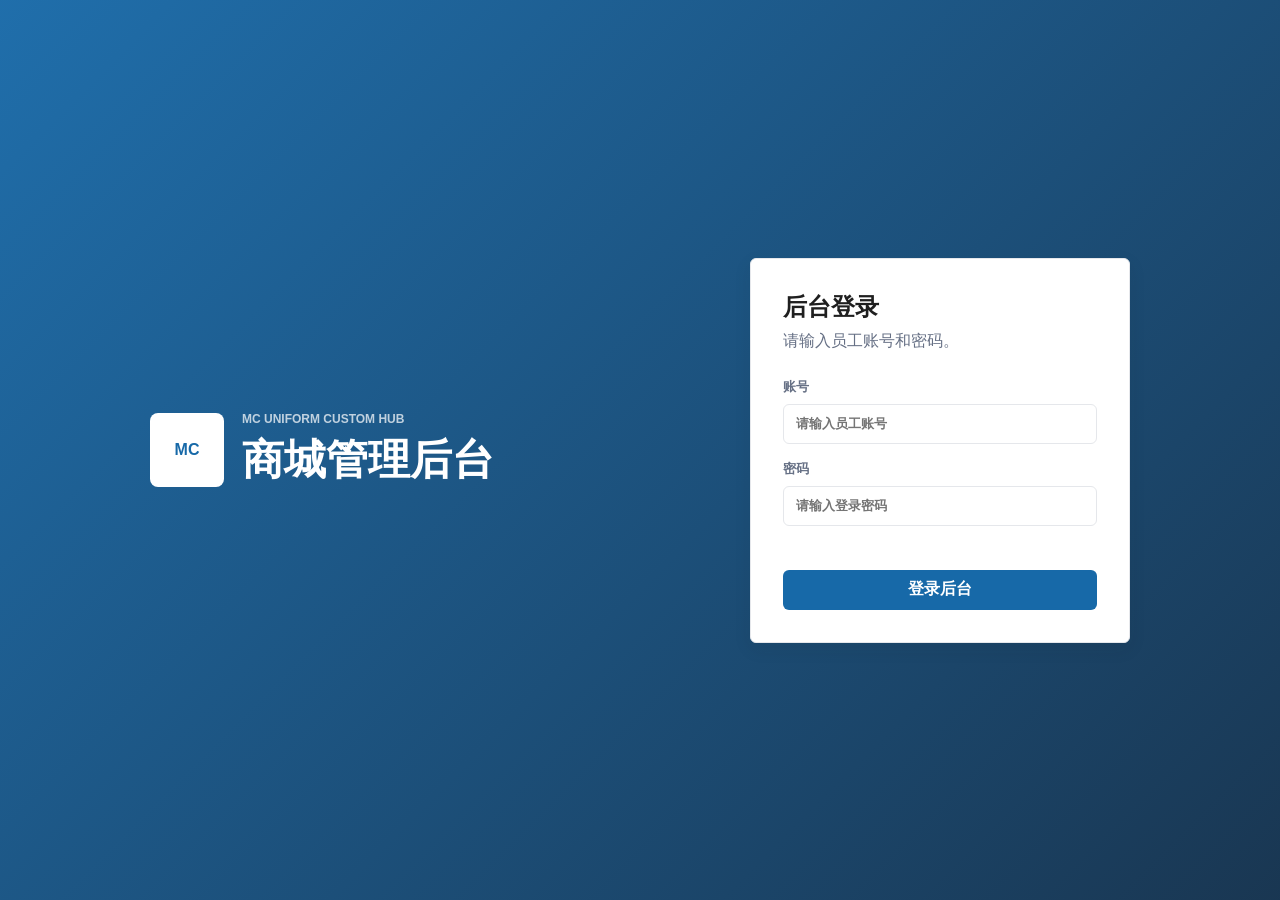
==== admin-pc-prototype/index.html @ d7b2a884 "隐藏管理后台演示账号密码" ====
<!doctype html>
<html lang="zh-CN">
  <head>
    <meta charset="UTF-8" />
    <meta name="viewport" content="width=device-width, initial-scale=1.0" />
    <title>MC 商城 PC 管理后台原型</title>
    <link rel="stylesheet" href="./styles.css" />
  </head>
  <body>
    <main id="loginView" class="login-view">
      <section class="login-shell">
        <div class="login-brand">
          <span class="brand-mark">MC</span>
          <div>
            <p class="eyebrow">MC Uniform Custom Hub</p>
            <h1>商城管理后台</h1>
          </div>
        </div>
        <form id="loginForm" class="login-card">
          <div class="form-head">
            <h2>后台登录</h2>
            <p>请输入员工账号和密码。</p>
          </div>
          <label>
            <span>账号</span>
            <input id="username" type="text" placeholder="请输入员工账号" autocomplete="username" required />
          </label>
          <label>
            <span>密码</span>
            <input id="password" type="password" placeholder="请输入登录密码" autocomplete="current-password" required />
          </label>
          <p id="loginError" class="login-error" aria-live="polite"></p>
          <button class="primary-btn" type="submit">登录后台</button>
        </form>
      </section>
    </main>

    <main id="adminView" class="admin-view hidden">
      <aside class="sidebar">
        <div class="side-brand">
          <span class="brand-mark">MC</span>
          <div>
            <strong>MC 商城</strong>
            <small>一期运营后台</small>
          </div>
        </div>
        <nav class="side-nav" aria-label="后台导航">
          <button class="nav-item active" data-page="dashboard">
            <span>⌂</span>
            工作台
          </button>
          <div class="nav-group collapsed" data-nav-group>
            <button class="nav-label" type="button" aria-expanded="false"><span>□</span>商品中心<b>⌄</b></button>
            <button class="nav-item sub-item" data-page="products">
              商品列表
            </button>
            <button class="nav-item sub-item" data-page="categories">
              类目管理
            </button>
            <button class="nav-item sub-item" data-page="units">
              归属单位
            </button>
            <button class="nav-item sub-item" data-page="inventoryAlerts">
              库存预警
            </button>
          </div>
          <div class="nav-group collapsed" data-nav-group>
            <button class="nav-label" type="button" aria-expanded="false"><span>≡</span>订单中心<b>⌄</b></button>
            <button class="nav-item sub-item" data-page="orders">
              现货订单
            </button>
            <button class="nav-item sub-item" data-page="presaleOrders">
              预售订单
            </button>
            <button class="nav-item sub-item" data-page="afterSales">
              售后订单
            </button>
          </div>
          <div class="nav-group collapsed" data-nav-group>
            <button class="nav-label" type="button" aria-expanded="false"><span>◇</span>CRM 中心<b>⌄</b></button>
            <button class="nav-item sub-item" data-page="customers">
              客户列表
            </button>
            <button class="nav-item sub-item" data-page="opportunities">
              商机列表
            </button>
          </div>
          <div class="nav-group collapsed" data-nav-group>
            <button class="nav-label" type="button" aria-expanded="false"><span>⚙</span>系统设置<b>⌄</b></button>
            <button class="nav-item sub-item" data-page="employeeAccounts">
              员工账号
            </button>
            <button class="nav-item sub-item" data-page="rolePermissions">
              角色权限
            </button>
            <button class="nav-item sub-item" data-page="storeManagement">
              门店管理
            </button>
            <button class="nav-item sub-item" data-page="deliveryConfiguration">
              配送配置
            </button>
          </div>
        </nav>
      </aside>

      <section class="workspace">
        <header class="topbar">
          <div>
            <p class="eyebrow">PC Admin Prototype</p>
            <h2 id="pageTitle">工作台</h2>
          </div>
          <div class="top-actions">
            <button class="icon-btn" title="通知" type="button">●</button>
            <div class="admin-profile">
              <span>MC</span>
              <div>
                <strong>后台员工</strong>
                <small>员工账号</small>
              </div>
            </div>
            <button id="logoutBtn" class="ghost-btn" type="button">退出</button>
          </div>
        </header>

        <section id="dashboardPage" class="page-panel">
          <section class="dashboard-action-bar">
            <div>
              <p class="eyebrow">Store Service</p>
              <h3>门店售后服务</h3>
              <small>定制类、校服商品到店只换不退；请先查询原订单，再扫码完成库存换入换出。</small>
            </div>
            <button id="openExchangeBtn" class="primary-btn" type="button">换货</button>
          </section>

          <div class="metric-grid">
            <article class="metric-card">
              <p>总销售额</p>
              <strong>MOP 428,650</strong>
              <span class="trend up">较上月 +12.8%</span>
            </article>
            <article class="metric-card">
              <p>总订单数</p>
              <strong>3,286</strong>
              <span class="trend up">今日新增 46</span>
            </article>
            <article class="metric-card">
              <p>总会员数</p>
              <strong>18,920</strong>
              <span class="trend up">本周新增 312</span>
            </article>
            <article class="metric-card warning">
              <p>待发货订单</p>
              <strong>126</strong>
              <span class="trend">需仓库处理</span>
            </article>
            <article class="metric-card danger">
              <p>待处理售后</p>
              <strong>18</strong>
              <span class="trend">换码 11 / 退款 7</span>
            </article>
          </div>

          <div class="dashboard-grid">
            <section class="content-panel chart-panel">
              <div class="panel-head">
                <div>
                  <p class="eyebrow">Sales Trend</p>
                  <h3>最近 30 天销售额</h3>
                </div>
                <div class="segmented">
                  <button class="active" type="button">销售额</button>
                  <button type="button">订单数</button>
                </div>
              </div>
              <div class="chart-wrap">
                <canvas id="salesChart" aria-label="最近 30 天销售额折线图"></canvas>
                <div id="chartTooltip" class="chart-tooltip hidden"></div>
              </div>
            </section>

            <section class="content-panel">
              <div class="panel-head">
                <div>
                  <p class="eyebrow">Todo</p>
                  <h3>今日待办</h3>
                </div>
              </div>
              <ul class="todo-list">
                <li><span class="dot amber"></span>澳门本地配送待发货 82 单</li>
                <li><span class="dot cyan"></span>门店自提待备货 44 单</li>
                <li><span class="dot red"></span>售后待审核 18 单</li>
                <li><button class="todo-link" type="button" data-jump-page="inventoryAlerts"><span class="dot red"></span>库存预警 <span id="inventoryTodoCount">0</span> 个 SKU</button></li>
                <li><span class="dot blue"></span>定制咨询新线索 9 条</li>
              </ul>
            </section>
          </div>
        </section>

        <section id="productsPage" class="page-panel hidden">
          <div class="product-layout product-list-layout">
            <section class="content-panel product-main">
              <div class="panel-head">
                <div>
                  <p class="eyebrow">Product Center</p>
                  <h3>商品列表</h3>
                </div>
                <div class="panel-actions">
                  <button id="openProductBtn" class="primary-btn compact" type="button">新增 SPU</button>
                </div>
              </div>

              <div class="filter-row product-filter-row">
                <label class="search-box">
                  <span>⌕</span>
                  <input id="productSearch" type="search" placeholder="搜索 SPU、SKU 货号、归属单位" />
                </label>
                <select id="categoryFilter" aria-label="类目筛选"></select>
                <select id="unitFilter" aria-label="归属单位筛选"></select>
                <select id="statusFilter" aria-label="状态筛选">
                  <option value="all">全部状态</option>
                  <option value="上架">上架</option>
                  <option value="预售">预售</option>
                  <option value="售罄">售罄</option>
                  <option value="下架">下架</option>
                </select>
              </div>

              <div class="status-tabs" role="tablist" aria-label="商品状态">
                <button class="active" data-status="all" type="button">全部</button>
                <button data-status="上架" type="button">上架</button>
                <button data-status="预售" type="button">预售</button>
                <button data-status="售罄" type="button">售罄</button>
                <button data-status="下架" type="button">下架</button>
              </div>

              <div class="table-wrap">
                <table class="spu-table">
                  <thead>
                    <tr>
                      <th>SPU 商品</th>
                      <th>三级类目</th>
                      <th>归属单位</th>
                      <th>SKU / 货号 / 库存</th>
                      <th>价格</th>
                      <th>状态</th>
                      <th>操作</th>
                    </tr>
                  </thead>
                  <tbody id="productRows"></tbody>
                </table>
              </div>
              <div id="productPagination" class="pagination-bar"></div>
            </section>
          </div>
        </section>



        <section id="inventoryAlertsPage" class="page-panel hidden">
          <section class="content-panel">
            <div class="panel-head">
              <div>
                <p class="eyebrow">Inventory Alert</p>
                <h3>库存预警</h3>
              </div>
            </div>
            <div class="table-wrap">
              <table class="inventory-table">
                <thead>
                  <tr>
                    <th>商品 / SKU</th>
                    <th>唯一货号</th>
                    <th>归属单位</th>
                    <th>库存状态</th>
                    <th>当前库存</th>
                    <th>预警库存</th>
                    <th>操作</th>
                  </tr>
                </thead>
                <tbody id="inventoryAlertRows"></tbody>
              </table>
            </div>
            <div id="inventoryAlertPagination" class="pagination-bar"></div>
          </section>
        </section>

        <section id="categoriesPage" class="page-panel hidden">
          <section class="content-panel">
            <div class="panel-head">
              <div>
                <p class="eyebrow">Category CRUD</p>
                <h3>三级类目</h3>
              </div>
              <div class="panel-actions">
                <button id="openCategoryCreateBtn" class="primary-btn compact" type="button">新增类目</button>
              </div>
            </div>
            <div class="manage-list category-list" id="categoryTree"></div>
          </section>
        </section>

        <section id="unitsPage" class="page-panel hidden">
          <section class="content-panel">
            <div class="panel-head">
              <div>
                <p class="eyebrow">Unit CRUD</p>
                <h3>归属单位</h3>
              </div>
              <div class="panel-actions">
                <button id="openUnitCreateBtn" class="primary-btn compact" type="button">新增单位</button>
              </div>
            </div>
            <div class="manage-list unit-page-list" id="unitList"></div>
            <div id="unitPagination" class="pagination-bar"></div>
          </section>
        </section>

        <section id="ordersPage" class="page-panel hidden">
          <div class="order-layout">
            <section class="content-panel order-main">
              <div class="panel-head">
                <div>
                  <p class="eyebrow">Order Center</p>
                  <h3>现货订单</h3>
                </div>
                <div class="panel-actions">
                  <button id="importShipmentsBtn" class="ghost-btn compact" type="button">导入批量发货</button>
                  <button id="exportOrdersBtn" class="ghost-btn compact" type="button">导出订单</button>
                </div>
              </div>

              <div class="metric-grid order-metrics">
                <article class="metric-card">
                  <p>待支付</p>
                  <strong>42</strong>
                  <span class="trend">超时自动关闭</span>
                </article>
                <article class="metric-card warning">
                  <p>待发货</p>
                  <strong>126</strong>
                  <span class="trend">配送订单</span>
                </article>
                <article class="metric-card">
                  <p>待自提</p>
                  <strong>44</strong>
                  <span class="trend">门店备货</span>
                </article>
                <article class="metric-card">
                  <p>已完成</p>
                  <strong>2,861</strong>
                  <span class="trend up">完成率 87%</span>
                </article>
              </div>

              <div class="filter-row order-filter-row">
                <label class="search-box">
                  <span>⌕</span>
                  <input id="orderSearch" type="search" placeholder="搜索订单号、客户、商品、物流单号" />
                </label>
                <select id="orderStatusFilter" aria-label="订单状态筛选">
                  <option value="all">全部履约状态</option>
                  <option value="备货中">备货中</option>
                  <option value="待拣货">待拣货</option>
                  <option value="已拣货">已拣货</option>
                  <option value="待发货">待发货</option>
                  <option value="待签收">待签收</option>
                  <option value="已到自提点">已到自提点</option>
                  <option value="待自提">待自提</option>
                  <option value="已完成">已完成</option>
                </select>
                <select id="orderUnitFilter" aria-label="学校筛选"></select>
                <select id="deliveryFilter" aria-label="配送方式筛选">
                  <option value="all">全部配送方式</option>
                  <option value="澳门本地配送">澳门本地配送</option>
                  <option value="门店自提">门店自提</option>
                </select>
                <select id="paymentFilter" aria-label="支付方式筛选">
                  <option value="all">全部支付方式</option>
                  <option value="Mpay">Mpay</option>
                  <option value="微信支付">微信支付</option>
                  <option value="线下登记">线下登记</option>
                </select>
                <select id="paymentStatusFilter" aria-label="支付状态筛选">
                  <option value="all">全部支付状态</option>
                  <option value="待支付">待支付</option>
                  <option value="已支付">已支付</option>
                  <option value="已退款">已退款</option>
                </select>
                <select id="afterSaleFilter" aria-label="是否售后筛选">
                  <option value="all">是否售后</option>
                  <option value="yes">有售后</option>
                  <option value="no">无售后</option>
                </select>
                <input id="orderDateFilter" type="date" aria-label="下单时间筛选" />
              </div>

              <div class="status-tabs order-tabs" role="tablist" aria-label="订单状态">
                <button class="active" data-order-tab="all" type="button">全部</button>
                <button data-order-tab="待支付" type="button">待支付</button>
                <button data-order-tab="待拣货" type="button">待拣货</button>
                <button data-order-tab="待发货" type="button">待发货</button>
                <button data-order-tab="待自提" type="button">待自提</button>
                <button data-order-tab="待签收" type="button">待签收</button>
                <button data-order-tab="已完成" type="button">已完成</button>
                <button data-order-tab="售后中" type="button">售后中</button>
              </div>

              <div class="table-wrap">
                <table class="order-table">
                  <thead>
                    <tr>
                      <th>订单信息</th>
                      <th>客户 / 学校</th>
                      <th>销售 / 履约</th>
                      <th>商品明细</th>
                      <th>金额 / 支付</th>
                      <th>配送 / 履约</th>
                      <th>售后</th>
                      <th>操作</th>
                    </tr>
                  </thead>
                  <tbody id="orderRows"></tbody>
                </table>
              </div>
              <div id="orderPagination" class="pagination-bar"></div>
            </section>
          </div>
        </section>

        <section id="presaleOrdersPage" class="page-panel hidden">
          <div class="order-layout">
            <section class="content-panel order-main">
              <div class="panel-head">
                <div>
                  <p class="eyebrow">Order Center</p>
                  <h3>预售订单</h3>
                </div>
                <div class="panel-actions">
                  <button id="importPresaleShipmentsBtn" class="ghost-btn compact" type="button">导入批量发货</button>
                  <button id="exportPresaleOrdersBtn" class="ghost-btn compact" type="button">导出订单</button>
                </div>
              </div>

              <div class="metric-grid order-metrics">
                <article class="metric-card">
                  <p>待支付</p>
                  <strong>42</strong>
                  <span class="trend">超时自动关闭</span>
                </article>
                <article class="metric-card warning">
                  <p>待发货</p>
                  <strong>126</strong>
                  <span class="trend">配送订单</span>
                </article>
                <article class="metric-card">
                  <p>待自提</p>
                  <strong>44</strong>
                  <span class="trend">门店备货</span>
                </article>
                <article class="metric-card">
                  <p>已完成</p>
                  <strong>2,861</strong>
                  <span class="trend up">完成率 87%</span>
                </article>
              </div>

              <div class="filter-row order-filter-row">
                <label class="search-box">
                  <span>⌕</span>
                  <input id="presaleOrderSearch" type="search" placeholder="搜索预售订单号、客户、商品、物流单号" />
                </label>
                <select id="presaleOrderStatusFilter" aria-label="订单状态筛选">
                  <option value="all">全部履约状态</option>
                  <option value="待备货">待备货</option>
                  <option value="备货中">备货中</option>
                  <option value="可履约">可履约</option>
                  <option value="待拣货">待拣货</option>
                  <option value="已拣货">已拣货</option>
                  <option value="待发货">待发货</option>
                  <option value="待签收">待签收</option>
                  <option value="已到自提点">已到自提点</option>
                  <option value="待自提">待自提</option>
                  <option value="已完成">已完成</option>
                </select>
                <select id="presaleOrderUnitFilter" aria-label="学校筛选"></select>
                <select id="presaleDeliveryFilter" aria-label="配送方式筛选">
                  <option value="all">全部配送方式</option>
                  <option value="澳门本地配送">澳门本地配送</option>
                  <option value="门店自提">门店自提</option>
                </select>
                <select id="presalePaymentFilter" aria-label="支付方式筛选">
                  <option value="all">全部支付方式</option>
                  <option value="Mpay">Mpay</option>
                  <option value="微信支付">微信支付</option>
                  <option value="线下登记">线下登记</option>
                </select>
                <select id="presalePaymentStatusFilter" aria-label="支付状态筛选">
                  <option value="all">全部支付状态</option>
                  <option value="待支付">待支付</option>
                  <option value="已支付">已支付</option>
                  <option value="已退款">已退款</option>
                </select>
                <select id="presaleAfterSaleFilter" aria-label="是否售后筛选">
                  <option value="all">是否售后</option>
                  <option value="yes">有售后</option>
                  <option value="no">无售后</option>
                </select>
                <input id="presaleOrderDateFilter" type="date" aria-label="下单时间筛选" />
              </div>

              <div class="status-tabs order-tabs" role="tablist" aria-label="订单状态">
                <button class="active" data-presale-order-tab="all" type="button">全部</button>
                <button data-presale-order-tab="待支付" type="button">待支付</button>
                <button data-presale-order-tab="待备货" type="button">待备货</button>
                <button data-presale-order-tab="备货中" type="button">备货中</button>
                <button data-presale-order-tab="可履约" type="button">可履约</button>
                <button data-presale-order-tab="待拣货" type="button">待拣货</button>
                <button data-presale-order-tab="待发货" type="button">待发货</button>
                <button data-presale-order-tab="待自提" type="button">待自提</button>
                <button data-presale-order-tab="待签收" type="button">待签收</button>
                <button data-presale-order-tab="已完成" type="button">已完成</button>
                <button data-presale-order-tab="售后中" type="button">售后中</button>
              </div>

              <div class="table-wrap">
                <table class="order-table">
                  <thead>
                    <tr>
                      <th>订单信息</th>
                      <th>客户 / 学校</th>
                      <th>销售 / 履约</th>
                      <th>商品明细</th>
                      <th>金额 / 支付</th>
                      <th>配送 / 履约</th>
                      <th>售后</th>
                      <th>操作</th>
                    </tr>
                  </thead>
                  <tbody id="presaleOrderRows"></tbody>
                </table>
              </div>
              <div id="presaleOrderPagination" class="pagination-bar"></div>
            </section>
          </div>
        </section>

        <section id="afterSalesPage" class="page-panel hidden">
          <div class="order-layout">
            <section class="content-panel order-main">
              <div class="panel-head">
                <div>
                  <p class="eyebrow">After-Sales Center</p>
                  <h3>售后订单</h3>
                </div>
              </div>

              <div class="metric-grid aftersale-metrics">
                <article class="metric-card danger">
                  <p>待审核</p>
                  <strong>18</strong>
                  <span class="trend">需客服判断</span>
                </article>
                <article class="metric-card warning">
                  <p>处理中</p>
                  <strong>26</strong>
                  <span class="trend">换码与退款</span>
                </article>
                <article class="metric-card">
                  <p>已完成</p>
                  <strong>184</strong>
                  <span class="trend up">本月累计</span>
                </article>
              </div>

              <div class="filter-row aftersale-filter-row">
                <label class="search-box">
                  <span>⌕</span>
                  <input id="afterSaleSearch" type="search" placeholder="搜索售后单号、订单号、客户、商品" />
                </label>
                <select id="afterSaleTypeFilter" aria-label="售后类型筛选">
                  <option value="all">全部类型</option>
                  <option value="门店换货">门店换货</option>
                  <option value="换码">换码</option>
                  <option value="退货">退货</option>
                  <option value="退款">退款</option>
                  <option value="其他问题">其他问题</option>
                </select>
                <select id="afterSaleStatusFilter" aria-label="售后状态筛选">
                  <option value="all">全部状态</option>
                  <option value="售后发起">售后发起</option>
                  <option value="已受理">已受理</option>
                  <option value="处理中">处理中</option>
                  <option value="已拒绝">已拒绝</option>
                  <option value="已完成">已完成</option>
                </select>
              </div>

              <div class="table-wrap">
                <table class="aftersale-table">
                  <thead>
                    <tr>
                      <th>售后申请</th>
                      <th>客户 / 订单</th>
                      <th>商品与规格</th>
                      <th>原因 / 凭证</th>
                      <th>状态</th>
                      <th>操作</th>
                    </tr>
                  </thead>
                  <tbody id="afterSaleRows"></tbody>
                </table>
              </div>
              <div id="afterSalePagination" class="pagination-bar"></div>
            </section>
          </div>
        </section>

        <section id="customersPage" class="page-panel hidden">
          <div class="crm-layout">
            <section class="content-panel crm-main">
              <div class="panel-head">
                <div>
                  <p class="eyebrow">CRM Center</p>
                  <h3>客户列表</h3>
                </div>
                <div class="panel-actions">
                  <button id="exportCustomersBtn" class="ghost-btn compact" type="button">导出客户</button>
                </div>
              </div>

              <div class="metric-grid crm-metrics">
                <article class="metric-card">
                  <p>客户总数</p>
                  <strong>18,920</strong>
                  <span class="trend up">本周新增 312</span>
                </article>
                <article class="metric-card">
                  <p>商城客户</p>
                  <strong>15,860</strong>
                  <span class="trend">小程序 / H5</span>
                </article>
                <article class="metric-card warning">
                  <p>咨询客户</p>
                  <strong>2,184</strong>
                  <span class="trend">待业务沉淀</span>
                </article>
                <article class="metric-card">
                  <p>成交客户</p>
                  <strong>3,286</strong>
                  <span class="trend up">来自订单</span>
                </article>
              </div>

              <div class="filter-row crm-filter-row">
                <label class="search-box">
                  <span>⌕</span>
                  <input id="customerSearch" type="search" placeholder="搜索客户姓名、电话、学校、负责人" />
                </label>
                <select id="customerTypeFilter" aria-label="客户类型筛选">
                  <option value="all">全部客户类型</option>
                  <option value="商城客户">商城客户</option>
                  <option value="咨询客户">咨询客户</option>
                  <option value="成交客户">成交客户</option>
                </select>
                <select id="customerSourceFilter" aria-label="客户来源筛选">
                  <option value="all">全部来源</option>
                  <option value="小程序">小程序</option>
                  <option value="H5">H5</option>
                  <option value="学校入口">学校入口</option>
                  <option value="定制咨询">定制咨询</option>
                  <option value="客服转入">客服转入</option>
                </select>
                <select id="customerOwnerFilter" aria-label="负责人筛选"></select>
              </div>

              <div class="table-wrap">
                <table class="crm-table">
                  <thead>
                    <tr>
                      <th>客户资料</th>
                      <th>联系方式</th>
                      <th>来源 / 标签</th>
                      <th>学校 / 单位</th>
                      <th>订单 / 售后</th>
                      <th>操作</th>
                    </tr>
                  </thead>
                  <tbody id="customerRows"></tbody>
                </table>
              </div>
              <div id="customerPagination" class="pagination-bar"></div>
            </section>
          </div>
        </section>

        <section id="opportunitiesPage" class="page-panel hidden">
          <div class="crm-layout">
            <section class="content-panel crm-main">
              <div class="panel-head">
                <div>
                  <p class="eyebrow">CRM Center</p>
                  <h3>商机列表</h3>
                </div>
                <div class="panel-actions">
                  <button id="openOpportunityCreateBtn" class="primary-btn compact" type="button">录入商机</button>
                  <button id="exportOpportunitiesBtn" class="ghost-btn compact" type="button">导出商机</button>
                </div>
              </div>

              <div class="metric-grid crm-metrics">
                <article class="metric-card danger">
                  <p>新线索</p>
                  <strong>9</strong>
                  <span class="trend">今日待分配</span>
                </article>
                <article class="metric-card warning">
                  <p>待联系</p>
                  <strong>24</strong>
                  <span class="trend">需销售跟进</span>
                </article>
                <article class="metric-card">
                  <p>已报价</p>
                  <strong>18</strong>
                  <span class="trend">等待反馈</span>
                </article>
                <article class="metric-card">
                  <p>已成交</p>
                  <strong>36</strong>
                  <span class="trend up">本月累计</span>
                </article>
              </div>

              <div class="filter-row crm-filter-row">
                <label class="search-box">
                  <span>⌕</span>
                  <input id="opportunitySearch" type="search" placeholder="搜索商机、客户、需求、负责人" />
                </label>
                <select id="opportunityTypeFilter" aria-label="需求类型筛选">
                  <option value="all">全部需求类型</option>
                  <option value="定制咨询">定制咨询</option>
                  <option value="团购咨询">团购咨询</option>
                  <option value="学校合作咨询">学校合作咨询</option>
                </select>
                <select id="opportunityStatusFilter" aria-label="商机状态筛选">
                  <option value="all">全部商机状态</option>
                  <option value="新线索">新线索</option>
                  <option value="待联系">待联系</option>
                  <option value="已联系">已联系</option>
                  <option value="资料待补充">资料待补充</option>
                  <option value="已报价">已报价</option>
                  <option value="已成交">已成交</option>
                  <option value="无效">无效</option>
                </select>
                <select id="opportunityOwnerFilter" aria-label="负责人筛选"></select>
              </div>

              <div class="status-tabs crm-tabs" role="tablist" aria-label="商机状态">
                <button class="active" data-opportunity-tab="all" type="button">全部</button>
                <button data-opportunity-tab="新线索" type="button">新线索</button>
                <button data-opportunity-tab="待联系" type="button">待联系</button>
                <button data-opportunity-tab="已联系" type="button">已联系</button>
                <button data-opportunity-tab="资料待补充" type="button">资料待补充</button>
                <button data-opportunity-tab="已报价" type="button">已报价</button>
                <button data-opportunity-tab="已成交" type="button">已成交</button>
                <button data-opportunity-tab="无效" type="button">无效</button>
              </div>

              <div class="table-wrap">
                <table class="crm-table opportunity-table">
                  <thead>
                    <tr>
                      <th>商机信息</th>
                      <th>客户</th>
                      <th>需求</th>
                      <th>数量 / 预算</th>
                      <th>交期</th>
                      <th>状态</th>
                      <th>负责人</th>
                      <th>最近跟进</th>
                      <th>操作</th>
                    </tr>
                  </thead>
                  <tbody id="opportunityRows"></tbody>
                </table>
              </div>
              <div id="opportunityPagination" class="pagination-bar"></div>
            </section>
          </div>
        </section>

        <section id="employeeAccountsPage" class="page-panel hidden">
          <div class="system-layout">
            <section class="content-panel system-main">
              <div class="panel-head">
                <div>
                  <p class="eyebrow">System Settings</p>
                  <h3>员工账号</h3>
                </div>
                <div class="panel-actions">
                  <button id="openEmployeeCreateBtn" class="primary-btn compact" type="button">新增员工</button>
                </div>
              </div>

              <div class="metric-grid system-metrics">
            <article class="metric-card">
              <p>员工账号</p>
              <strong id="employeeTotalMetric">0</strong>
              <span class="trend">后台可登录账号</span>
            </article>
            <article class="metric-card">
              <p>启用账号</p>
              <strong id="employeeEnabledMetric">0</strong>
              <span class="trend up">可分配客户负责人</span>
            </article>
            <article class="metric-card warning">
              <p>停用账号</p>
              <strong id="employeeDisabledMetric">0</strong>
              <span class="trend">不可登录后台</span>
            </article>
            <article class="metric-card">
              <p>角色数</p>
              <strong id="employeeRoleMetric">0</strong>
              <span class="trend">按岗位授权</span>
            </article>
          </div>

          <div class="filter-row system-filter-row">
            <label class="search-box">
              <span>⌕</span>
              <input id="employeeSearch" type="search" placeholder="搜索员工姓名、账号名、角色" />
            </label>
            <select id="employeeRoleFilter" aria-label="员工角色筛选"></select>
            <select id="employeeStatusFilter" aria-label="员工状态筛选">
              <option value="all">全部状态</option>
              <option value="启用">启用</option>
              <option value="停用">停用</option>
            </select>
          </div>

              <div class="table-wrap">
                <table class="system-table">
                  <thead>
                    <tr>
                      <th>账号名</th>
                      <th>员工姓名</th>
                      <th>角色</th>
                      <th>状态</th>
                      <th>最近登录</th>
                      <th>操作</th>
                    </tr>
                  </thead>
                  <tbody id="employeeRows"></tbody>
                </table>
              </div>
              <div id="employeePagination" class="pagination-bar"></div>
            </section>
          </div>
        </section>

        <section id="rolePermissionsPage" class="page-panel hidden">
          <div class="system-layout">
            <section class="content-panel system-main">
              <div class="panel-head">
                <div>
                  <p class="eyebrow">System Settings</p>
                  <h3>角色权限</h3>
                </div>
                <div class="panel-actions">
                  <button id="openRoleCreateBtn" class="primary-btn compact" type="button">新增角色</button>
                </div>
              </div>

              <div class="filter-row system-filter-row">
                <label class="search-box">
                  <span>⌕</span>
                  <input id="roleSearch" type="search" placeholder="搜索角色名称、页面、接口" />
                </label>
                <select id="roleStatusFilter" aria-label="角色状态筛选">
                  <option value="all">全部状态</option>
                  <option value="启用">启用</option>
                  <option value="禁用">禁用</option>
                </select>
              </div>

              <div class="table-wrap">
                <table class="system-table role-table">
                  <thead>
                    <tr>
                      <th>角色名称</th>
                      <th>状态</th>
                      <th>页面权限</th>
                      <th>接口权限</th>
                      <th>员工数</th>
                      <th>操作</th>
                    </tr>
                  </thead>
                  <tbody id="roleRows"></tbody>
                </table>
              </div>
              <div id="rolePagination" class="pagination-bar"></div>
            </section>
          </div>
        </section>

        <section id="storeManagementPage" class="page-panel hidden">
          <div class="system-layout">
            <section class="content-panel system-main">
              <div class="panel-head">
                <div>
                  <p class="eyebrow">System Settings</p>
                  <h3>门店管理</h3>
                </div>
                <div class="panel-actions">
                  <button id="openStoreCreateBtn" class="primary-btn compact" type="button">新增门店</button>
                </div>
              </div>

              <div class="filter-row store-filter-row">
                <label class="search-box">
                  <span>⌕</span>
                  <input id="storeSearch" type="search" placeholder="搜索门店名称、地址、联系电话" />
                </label>
              </div>

              <div class="table-wrap">
                <table class="system-table store-table">
                  <thead>
                    <tr>
                      <th>门店名称</th>
                      <th>地址</th>
                      <th>联系电话</th>
                      <th>营业时间</th>
                      <th>小票机</th>
                      <th>操作</th>
                    </tr>
                  </thead>
                  <tbody id="storeRows"></tbody>
                </table>
              </div>
              <div id="storePagination" class="pagination-bar"></div>
            </section>
          </div>
        </section>

        <section id="deliveryConfigurationPage" class="page-panel hidden">
          <div class="system-layout">
            <section class="content-panel system-main">
              <div class="panel-head">
                <div>
                  <p class="eyebrow">System Settings</p>
                  <h3>配送配置</h3>
                </div>
                <div class="panel-actions">
                  <button id="openHivePickupCreateBtn" class="primary-btn compact" type="button">新增窝蜂自提点</button>
                </div>
              </div>

              <div class="metric-grid pickup-metrics">
                <article class="metric-card">
                  <p>门店自提点</p>
                  <strong id="storePickupMetric">0</strong>
                  <span class="trend">来源于门店管理</span>
                </article>
                <article class="metric-card">
                  <p>启用窝蜂点</p>
                  <strong id="hivePickupEnabledMetric">0</strong>
                  <span class="trend up">客户下单可选</span>
                </article>
                <article class="metric-card">
                  <p>停用窝蜂点</p>
                  <strong id="hivePickupDisabledMetric">0</strong>
                  <span class="trend">不在下单端展示</span>
                </article>
                <article class="metric-card">
                  <p>可选自提点</p>
                  <strong id="checkoutPickupMetric">0</strong>
                  <span class="trend up">门店 + 窝蜂驿站</span>
                </article>
              </div>

              <form id="deliveryFeeForm" class="delivery-fee-section">
                <div class="delivery-fee-heading">
                  <strong>配送费用设置</strong>
                  <small>门店自提固定免配送费</small>
                </div>
                <div class="delivery-fee-matrix">
                  <div class="delivery-fee-header"><span>履约方式</span><span>基础配送费</span><span>满额免配送费</span></div>
                  <div class="delivery-fee-row">
                    <strong>窝蜂驿站自提</strong>
                    <label aria-label="窝蜂驿站自提基础配送费"><div class="money-input"><b>MOP</b><input id="hivePickupBaseFee" type="number" min="0" step="1" value="15" /></div></label>
                    <label aria-label="窝蜂驿站自提满额免配送费"><div class="money-input"><b>MOP</b><input id="hivePickupFreeThreshold" type="number" min="0" step="1" value="200" /></div></label>
                  </div>
                  <div class="delivery-fee-row">
                    <strong>速递配送</strong>
                    <label aria-label="速递配送基础配送费"><div class="money-input"><b>MOP</b><input id="courierBaseFee" type="number" min="0" step="1" value="15" /></div></label>
                    <label aria-label="速递配送满额免配送费"><div class="money-input"><b>MOP</b><input id="courierFreeThreshold" type="number" min="0" step="1" value="200" /></div></label>
                  </div>
                </div>
                <div class="delivery-fee-actions">
                  <button class="primary-btn compact" type="submit">保存费用设置</button>
                  <span id="deliveryFeeHint" class="form-hint">两种履约方式的配送费分别计算，互不联动。</span>
                </div>
              </form>

              <div class="filter-row delivery-filter-row">
                <label class="search-box">
                  <span>⌕</span>
                  <input id="hivePickupSearch" type="search" placeholder="搜索窝蜂自提点名称、地址、联系电话" />
                </label>
                <select id="hivePickupStatusFilter" aria-label="窝蜂自提点状态筛选">
                  <option value="all">全部状态</option>
                  <option value="启用">启用</option>
                  <option value="停用">停用</option>
                </select>
              </div>

              <div class="table-wrap">
                <table class="system-table pickup-table">
                  <thead>
                    <tr>
                      <th>窝蜂自提点</th>
                      <th>门头图片</th>
                      <th>地址</th>
                      <th>联系电话</th>
                      <th>营业时间</th>
                      <th>状态</th>
                      <th>操作</th>
                    </tr>
                  </thead>
                  <tbody id="hivePickupRows"></tbody>
                </table>
              </div>
              <div id="hivePickupPagination" class="pagination-bar"></div>
            </section>
          </div>
        </section>
      </section>
    </main>

    <dialog id="systemDialog" class="detail-dialog">
      <div class="drawer-head">
        <div>
          <p id="systemDialogEyebrow" class="eyebrow">System Detail</p>
          <h3 id="systemDialogTitle">系统设置详情</h3>
        </div>
        <button id="closeSystemDialogBtn" class="icon-btn" title="关闭" type="button">×</button>
      </div>
      <div id="systemDetail" class="detail-stack"></div>
    </dialog>

    <dialog id="employeeEditDialog" class="manage-dialog edit-dialog">
      <div class="drawer-head">
        <div>
          <p class="eyebrow">Employee Form</p>
          <h3>新增员工账号</h3>
        </div>
        <button id="closeEmployeeDialogBtn" class="icon-btn" type="button">×</button>
      </div>
      <form class="manage-form dialog-form">
        <div class="form-grid">
          <label>
            <span>账号名</span>
            <input id="employeeUsername" type="text" placeholder="例如 he.sales" />
          </label>
          <label>
            <span>员工姓名</span>
            <input id="employeeName" type="text" placeholder="例如 何销售" />
          </label>
        </div>
        <label>
          <span>角色</span>
          <select id="employeeRole"></select>
        </label>
        <label>
          <span>初始密码</span>
          <input id="employeeInitialPassword" type="password" placeholder="由管理员创建账号时录入" />
        </label>
        <p id="employeeFormHint" class="form-hint">员工创建后即可使用账号名和密码登录后台。后续可在员工账号详情中重置密码。</p>
        <div class="dialog-actions split-actions">
          <button id="saveEmployeeBtn" class="primary-btn compact" type="button">确认新增</button>
          <button id="cancelEmployeeBtn" class="ghost-btn" type="button">取消</button>
        </div>
      </form>
    </dialog>

    <dialog id="roleEditDialog" class="role-dialog">
      <div class="drawer-head">
        <div>
          <p class="eyebrow">Role Permission</p>
          <h3 id="roleDialogTitle">角色权限管理</h3>
        </div>
        <button id="closeRoleDialogBtn" class="icon-btn" type="button">×</button>
      </div>
      <form class="role-form">
        <input id="roleId" type="hidden" />
        <div class="role-basic-row">
          <label>
            <span>角色名称</span>
            <input id="roleName" type="text" />
          </label>
          <fieldset class="radio-line">
            <legend>状态</legend>
            <label><input type="radio" name="roleStatus" value="启用" /> 启用</label>
            <label><input type="radio" name="roleStatus" value="禁用" /> 禁用</label>
          </fieldset>
        </div>
        <section class="permission-section">
          <div class="permission-title">分配权限</div>
          <div id="permissionMatrix" class="permission-matrix"></div>
        </section>
        <p id="roleFormHint" class="form-hint">勾选页面后可继续勾选该页面对应接口权限。</p>
        <div class="dialog-actions modal-actions">
          <button id="cancelRoleBtn" class="ghost-btn compact" type="button">取消</button>
          <button id="saveRoleBtn" class="primary-btn compact" type="button">确定</button>
        </div>
      </form>
    </dialog>

    <dialog id="storeEditDialog" class="manage-dialog edit-dialog">
      <div class="drawer-head">
        <div>
          <p class="eyebrow">Store Form</p>
          <h3 id="storeDialogTitle">新增门店</h3>
        </div>
        <button id="closeStoreDialogBtn" class="icon-btn" title="关闭" type="button">×</button>
      </div>
      <form id="storeForm" class="manage-form dialog-form">
        <label>
          <span>门店名称</span>
          <input id="storeName" type="text" placeholder="请输入门店名称" />
        </label>
        <label>
          <span>地址</span>
          <textarea id="storeAddress" rows="3" placeholder="请输入门店详细地址"></textarea>
        </label>
        <div class="form-grid">
          <label>
            <span>联系电话</span>
            <input id="storePhone" type="tel" placeholder="例如 2833 6688" />
          </label>
          <label>
            <span>营业时间</span>
            <input id="storeBusinessHours" type="text" placeholder="例如 10:00-20:00" />
          </label>
        </div>
        <p id="storeFormHint" class="form-hint">请填写门店对外展示的联系信息。</p>
        <div class="dialog-actions split-actions">
          <button id="saveStoreBtn" class="primary-btn compact" type="submit">确认保存</button>
          <button id="cancelStoreBtn" class="ghost-btn" type="button">取消</button>
        </div>
      </form>
    </dialog>

    <dialog id="printerBindDialog" class="manage-dialog edit-dialog">
      <div class="drawer-head">
        <div>
          <p class="eyebrow">Receipt Printer</p>
          <h3 id="printerBindDialogTitle">绑定小票机</h3>
        </div>
        <button id="closePrinterBindDialogBtn" class="icon-btn" title="关闭" type="button">×</button>
      </div>
      <form id="printerBindForm" class="manage-form dialog-form">
        <section class="printer-store-summary">
          <span>绑定门店</span>
          <strong id="printerStoreName">-</strong>
        </section>
        <label>
          <span>设备编号</span>
          <input id="printerDeviceNo" type="text" placeholder="请输入小票机设备编号" autocomplete="off" />
        </label>
        <label>
          <span>Key</span>
          <input id="printerKey" type="password" placeholder="请输入设备 Key" autocomplete="new-password" />
        </label>
        <p id="printerBindHint" class="form-hint">每个门店仅可绑定一台小票机，绑定后用于打印订单小票。</p>
        <div class="dialog-actions split-actions">
          <button class="primary-btn compact" type="submit">确认绑定</button>
          <button id="cancelPrinterBindBtn" class="ghost-btn" type="button">取消</button>
        </div>
      </form>
    </dialog>

    <dialog id="hivePickupEditDialog" class="manage-dialog edit-dialog">
      <div class="drawer-head">
        <div>
          <p class="eyebrow">Hive Pickup Form</p>
          <h3 id="hivePickupDialogTitle">新增窝蜂自提点</h3>
        </div>
        <button id="closeHivePickupDialogBtn" class="icon-btn" title="关闭" type="button">×</button>
      </div>
      <form id="hivePickupForm" class="manage-form dialog-form">
        <label>
          <span>自提点名称</span>
          <input id="hivePickupName" type="text" placeholder="请输入窝蜂自提点名称" />
        </label>
        <label>
          <span>地址</span>
          <textarea id="hivePickupAddress" rows="3" placeholder="请输入自提点详细地址"></textarea>
        </label>
        <div class="form-grid">
          <label>
            <span>联系电话</span>
            <input id="hivePickupPhone" type="tel" placeholder="请输入自提点联系电话" />
          </label>
          <label>
            <span>营业时间</span>
            <input id="hivePickupBusinessHours" type="text" placeholder="例如 10:00-20:00" />
          </label>
        </div>
        <p id="hivePickupFormHint" class="form-hint">新增后默认启用，并出现在客户下单的自提点选项中。</p>
        <div class="dialog-actions split-actions">
          <button class="primary-btn compact" type="submit">确认保存</button>
          <button id="cancelHivePickupBtn" class="ghost-btn" type="button">取消</button>
        </div>
      </form>
    </dialog>

    <dialog id="crmDialog" class="detail-dialog">
      <div class="drawer-head">
        <div>
          <p id="crmDialogEyebrow" class="eyebrow">CRM Detail</p>
          <h3 id="crmDialogTitle">CRM 详情</h3>
        </div>
        <button id="closeCrmDialogBtn" class="icon-btn" title="关闭" type="button">×</button>
      </div>
      <div id="crmDetail" class="detail-stack"></div>
    </dialog>

    <dialog id="opportunityCreateDialog" class="manage-dialog opportunity-create-dialog">
      <div class="drawer-head">
        <div>
          <p class="eyebrow">Opportunity Form</p>
          <h3>录入商机信息</h3>
        </div>
        <button id="closeOpportunityCreateBtn" class="icon-btn" title="关闭" type="button">×</button>
      </div>
      <form id="opportunityCreateForm" class="manage-form dialog-form">
        <div class="form-grid">
          <label>
            <span>商机名称 *</span>
            <input id="opportunityTitle" type="text" maxlength="60" placeholder="例如：秋季训练服补单" required />
          </label>
          <label>
            <span>关联客户 *</span>
            <select id="opportunityCustomer" required></select>
          </label>
        </div>
        <div class="form-grid">
          <label>
            <span>需求类型 *</span>
            <select id="opportunityType" required>
              <option value="定制咨询">定制咨询</option>
              <option value="团购咨询">团购咨询</option>
              <option value="学校合作咨询">学校合作咨询</option>
            </select>
          </label>
          <label>
            <span>商机来源 *</span>
            <select id="opportunitySource" required>
              <option value="手动录入">手动录入</option>
              <option value="客服转入">客服转入</option>
              <option value="门店咨询">门店咨询</option>
              <option value="电话咨询">电话咨询</option>
              <option value="WhatsApp">WhatsApp</option>
            </select>
          </label>
        </div>
        <label>
          <span>需求说明 *</span>
          <textarea id="opportunityNeed" maxlength="300" placeholder="填写商品、款式、印制或合作需求" required></textarea>
        </label>
        <div class="form-grid">
          <label>
            <span>预计数量 *</span>
            <input id="opportunityQuantity" type="text" maxlength="30" placeholder="例如：80-120 件" required />
          </label>
          <label>
            <span>预算 *</span>
            <input id="opportunityBudget" type="text" maxlength="30" placeholder="例如：MOP 18,000 / 待确认" required />
          </label>
        </div>
        <div class="form-grid">
          <label>
            <span>期望交期 *</span>
            <input id="opportunityDueDate" type="date" required />
          </label>
          <label>
            <span>负责人</span>
            <select id="opportunityOwner"></select>
          </label>
        </div>
        <label>
          <span>首次跟进记录</span>
          <textarea id="opportunityFirstFollow" maxlength="200" placeholder="可填写已沟通事项或下一步计划"></textarea>
        </label>
        <p id="opportunityFormHint" class="form-hint">新建商机默认进入“新线索”，保存后可在商机详情中继续跟进。</p>
        <div class="dialog-actions split-actions">
          <button class="primary-btn compact" type="submit">确认录入</button>
          <button id="cancelOpportunityCreateBtn" class="ghost-btn" type="button">取消</button>
        </div>
      </form>
    </dialog>

    <dialog id="orderDialog" class="detail-dialog order-detail-dialog">
      <div class="drawer-head">
        <div>
          <p class="eyebrow">Order Detail</p>
          <h3 id="orderDialogTitle">订单详情</h3>
        </div>
        <button id="closeOrderDialogBtn" class="icon-btn" title="关闭" type="button">×</button>
      </div>
      <div id="orderDetail" class="detail-stack"></div>
    </dialog>

    <dialog id="afterSaleDialog" class="detail-dialog">
      <div class="drawer-head">
        <div>
          <p class="eyebrow">After-Sales Review</p>
          <h3 id="afterSaleDialogTitle">售后审核</h3>
        </div>
        <button id="closeAfterSaleDialogBtn" class="icon-btn" title="关闭" type="button">×</button>
      </div>
      <div id="afterSaleDetail" class="detail-stack"></div>
    </dialog>

    <dialog id="exchangeDialog" class="manage-dialog exchange-dialog">
      <div class="drawer-head">
        <div>
          <p class="eyebrow">In-store Exchange</p>
          <h3 id="exchangeDialogTitle">录入门店换货</h3>
        </div>
        <button id="closeExchangeDialogBtn" class="icon-btn" title="关闭" type="button">×</button>
      </div>
      <div class="exchange-steps" aria-label="换货录入步骤">
        <span data-exchange-step-indicator="1" class="active"><b>1</b> 查询原订单</span>
        <i></i>
        <span data-exchange-step-indicator="2"><b>2</b> 扫描货品条码</span>
        <i></i>
        <span data-exchange-step-indicator="3"><b>3</b> 确认换货</span>
      </div>

      <section id="exchangeSearchStep" class="exchange-step-panel">
        <div class="exchange-policy-note">
          <strong>门店换货规则</strong>
          <span>定制类、校服商品仅支持换货，不在此流程办理退货退款。线上售后申请仍在“售后订单”中独立处理。</span>
        </div>
        <div class="exchange-search-row">
          <label class="search-box">
            <span>⌕</span>
            <input id="exchangeOrderSearch" type="search" placeholder="输入货品条码、手机号或收货人姓名" />
          </label>
          <button id="queryExchangeOrdersBtn" class="primary-btn compact" type="button">查询</button>
        </div>
        <p id="exchangeSearchHint" class="form-hint">可输入示例：6901001001012、6688 1226 或 梁太。</p>
        <div id="exchangeOrderResults" class="exchange-order-results"></div>
        <div class="dialog-actions split-actions">
          <button id="confirmExchangeOrderBtn" class="primary-btn compact" type="button" disabled>确认换货</button>
          <button id="cancelExchangeBtn" class="ghost-btn" type="button">取消</button>
        </div>
      </section>

      <section id="exchangeBarcodeStep" class="exchange-step-panel hidden">
        <div id="exchangeSelectedOrderSummary" class="confirm-summary"></div>
        <div class="exchange-barcode-grid">
          <label>
            <span>退回货品条码</span>
            <input id="exchangeReturnBarcode" inputmode="numeric" autocomplete="off" placeholder="扫描或输入客户退回货品条码" />
            <small>必须属于所选原订单中的货品。</small>
          </label>
          <label>
            <span>重新出库货品条码</span>
            <input id="exchangeOutboundBarcode" inputmode="numeric" autocomplete="off" placeholder="扫描或输入重新出库货品条码" />
            <small>需为同款可换货 SKU，且当前库存充足。</small>
          </label>
        </div>
        <p id="exchangeBarcodeHint" class="form-hint">录入两个条码后核对库存变化。</p>
        <div class="dialog-actions split-actions">
          <button id="reviewExchangeBtn" class="primary-btn compact" type="button">核对换货</button>
          <button id="backToExchangeSearchBtn" class="ghost-btn" type="button">返回选单</button>
        </div>
      </section>

      <section id="exchangeConfirmStep" class="exchange-step-panel hidden">
        <div id="exchangeConfirmSummary" class="exchange-confirm-summary"></div>
        <label class="check-line exchange-confirm-check">
          <input id="exchangeConfirmCheck" type="checkbox" />
          已核对客户、原订单及两件实物条码，确认现场完成换货
        </label>
        <p id="exchangeConfirmHint" class="form-hint">最终确认后将自动更新两个 SKU 的库存，并生成已完成售后单。</p>
        <div class="dialog-actions split-actions">
          <button id="completeExchangeBtn" class="primary-btn compact" type="button">最后确认，完成换货</button>
          <button id="backToExchangeBarcodeBtn" class="ghost-btn" type="button">返回修改条码</button>
        </div>
      </section>

      <section id="exchangeSuccessStep" class="exchange-step-panel hidden">
        <div class="exchange-success-mark">✓</div>
        <h3>换货已完成</h3>
        <p id="exchangeSuccessText"></p>
        <div class="dialog-actions exchange-success-actions">
          <button id="viewCreatedAfterSaleBtn" class="primary-btn compact" type="button">查看售后单</button>
          <button id="finishExchangeBtn" class="ghost-btn" type="button">返回工作台</button>
        </div>
      </section>
    </dialog>


    <dialog id="restockDialog" class="manage-dialog edit-dialog">
      <div class="drawer-head">
        <div>
          <p class="eyebrow">Inventory Restock</p>
          <h3>补库存</h3>
        </div>
        <button id="closeRestockDialogBtn" class="icon-btn" type="button">×</button>
      </div>
      <form class="manage-form dialog-form">
        <input id="restockProductId" type="hidden" />
        <input id="restockSkuId" type="hidden" />
        <div id="restockSummary" class="confirm-summary"></div>
        <label>
          <span>补充库存</span>
          <input id="restockAmount" type="number" min="1" value="1" />
        </label>
        <p class="form-hint">最终库存 = 当前库存 + 补充库存。</p>
        <div class="dialog-actions split-actions">
          <button id="confirmRestockBtn" class="primary-btn compact" type="button">确认补库存</button>
          <button id="cancelRestockBtn" class="ghost-btn" type="button">取消</button>
        </div>
      </form>
    </dialog>

    <dialog id="shelveOffDialog" class="manage-dialog edit-dialog">
      <div class="drawer-head">
        <div>
          <p class="eyebrow">Shelve Off</p>
          <h3>确认下架</h3>
        </div>
        <button id="closeShelveOffDialogBtn" class="icon-btn" type="button">×</button>
      </div>
      <form class="manage-form dialog-form">
        <input id="shelveOffProductId" type="hidden" />
        <div id="shelveOffSummary" class="confirm-summary"></div>
        <p class="form-hint">确认后该 SPU 将下架，并从当前库存预警列表中移除。</p>
        <div class="dialog-actions split-actions">
          <button id="confirmShelveOffBtn" class="primary-btn compact danger-btn" type="button">确认下架</button>
          <button id="cancelShelveOffBtn" class="ghost-btn" type="button">取消</button>
        </div>
      </form>
    </dialog>


    <dialog id="categoryEditDialog" class="manage-dialog edit-dialog">
      <div class="drawer-head">
        <div>
          <p class="eyebrow">Category Form</p>
          <h3 id="categoryDialogTitle">新增类目</h3>
        </div>
        <button id="closeCategoryDialogBtn" class="icon-btn" type="button">×</button>
      </div>
      <form class="manage-form dialog-form">
        <input id="categoryId" type="hidden" />
        <label>
          <span>父级类目</span>
          <select id="categoryParent"></select>
        </label>
        <label>
          <span>类目名称</span>
          <input id="categoryName" type="text" placeholder="例如：T恤" />
        </label>
        <p class="form-hint">最多三级。商品中心分类字段只读取三级叶子类目，例如：原创产品 / 上衣 / T恤。</p>
        <div class="dialog-actions split-actions">
          <button id="saveCategoryBtn" class="primary-btn compact" type="button">确认新增</button>
          <button id="cancelCategoryBtn" class="ghost-btn" type="button">取消</button>
        </div>
      </form>
    </dialog>

    <dialog id="unitEditDialog" class="manage-dialog edit-dialog">
      <div class="drawer-head">
        <div>
          <p class="eyebrow">Unit Form</p>
          <h3 id="unitDialogTitle">新增单位</h3>
        </div>
        <button id="closeUnitDialogBtn" class="icon-btn" type="button">×</button>
      </div>
      <form class="manage-form dialog-form">
        <input id="unitId" type="hidden" />
        <div class="form-grid">
          <label>
            <span>单位类型</span>
            <select id="unitType">
              <option value="学校">学校</option>
              <option value="球队">球队</option>
              <option value="企业">企业</option>
              <option value="社团">社团</option>
            </select>
          </label>
          <label>
            <span>单位编码</span>
            <input id="unitCode" type="text" placeholder="如 SJS 或 TEAM-MACAU" />
          </label>
        </div>
        <label>
          <span>单位名称</span>
          <input id="unitName" type="text" placeholder="例如：圣若瑟教区中学" />
        </label>
        <label>
          <span>联系人 / 备注</span>
          <input id="unitContact" type="text" placeholder="例如：校务处 / 球队领队" />
        </label>
        <section class="unit-logo-section">
          <div class="mini-head"><strong>单位 Logo</strong></div>
          <div class="unit-logo-editor">
            <div id="unitLogoPreview" class="unit-logo-preview"><span>Logo</span></div>
            <div class="unit-logo-fields">
              <label>
                <span>Logo 地址</span>
                <input id="unitLogo" type="text" placeholder="可填写 Logo URL，或上传后自动生成预览" />
              </label>
              <label class="upload-line unit-upload-line">
                <input id="unitLogoFile" type="file" accept="image/*" />
                <span>上传 Logo</span>
              </label>
            </div>
          </div>
        </section>
        <p class="form-hint">商品中心“归属单位”字段只读取这里维护的数据，可同时覆盖学校、球队等对象；Logo 用于前台商城客户端展示。</p>
        <div class="dialog-actions split-actions">
          <button id="saveUnitBtn" class="primary-btn compact" type="button">确认新增</button>
          <button id="cancelUnitBtn" class="ghost-btn" type="button">取消</button>
        </div>
      </form>
    </dialog>

    <dialog id="productDialog" class="spu-dialog">
      <div class="drawer-head">
        <div>
          <p class="eyebrow">SPU Detail</p>
          <h3 id="drawerTitle">新增 SPU</h3>
        </div>
        <button id="closeDrawerBtn" class="icon-btn" title="关闭" type="button">×</button>
      </div>
      <div class="spu-tabs" role="tablist" aria-label="SPU 商品详情">
        <button class="active" data-spu-tab="base" type="button">基础信息</button>
        <button data-spu-tab="media" type="button">商品图文</button>
      </div>
      <form class="drawer-form">
        <section id="baseTabPanel" class="spu-tab-panel active">
          <div class="spu-form-grid">
            <section class="form-section">
              <div class="mini-head"><strong>基础信息</strong></div>
              <label>
                <span>SPU 名称</span>
                <input id="formName" type="text" value="圣若瑟校服短袖衬衫" />
              </label>
              <label>
                <span>SPU 编码</span>
                <input id="formSpuCode" type="text" value="SPU-SJS-SHIRT-001" />
              </label>
              <div class="form-grid">
                <label>
                  <span>三级类目</span>
                  <select id="formCategory"></select>
                </label>
                <label>
                  <span>商品状态</span>
                  <select id="formStatus">
                    <option>上架</option>
                    <option>预售</option>
                    <option>售罄</option>
                    <option>下架</option>
                  </select>
                </label>
              </div>
              <fieldset class="unit-multi-field">
                <legend>归属单位 <small>可多选</small></legend>
                <div class="unit-multi-head">
                  <span>从归属单位管理数据中选择</span>
                  <strong id="formUnitsCount">已选 0 个</strong>
                </div>
                <div id="formUnits" class="unit-checkbox-grid"></div>
                <small class="field-help">通用类商品可同时关联多个学校、球队或其他单位。</small>
              </fieldset>
            </section>

            <section class="form-section">
              <div class="mini-head">
                <strong>预售设置与 SKU 设置</strong>
                <button id="addSkuBtn" class="ghost-btn tiny" type="button">添加 SKU</button>
              </div>
              <section class="presale-box compact-presale">
                <label class="check-line"><input id="formPresale" type="checkbox" /> 开启预售</label>
                <input id="formArrivalDate" type="date" value="2026-08-15" aria-label="预计到货时间" />
                <textarea id="formPresaleNote">预计 8 月中旬到货，按付款顺序发货。</textarea>
              </section>
              <section class="sku-editor">
                <div class="sku-editor-head">
                  <span>规格名称</span>
                  <span>唯一货号</span>
                  <span>价格</span>
                  <span>库存</span>
                  <span>预警</span>
                  <span>可售</span>
                </div>
                <div id="skuEditorRows" class="sku-editor-rows"></div>
              </section>
            </section>
          </div>
        </section>

        <section id="mediaTabPanel" class="spu-tab-panel">
          <section class="form-section media-section">
            <div class="mini-head">
              <strong>商品主图</strong>
              <span class="form-hint">最多 5 张，第一张默认作为客户端主图</span>
            </div>
            <div id="mainImageRows" class="image-upload-grid"></div>
          </section>
          <section class="form-section media-section">
            <div class="mini-head"><strong>商品详情</strong></div>
            <div class="editor-toolbar" aria-label="商品详情编辑器工具栏">
              <button type="button">B</button>
              <button type="button">I</button>
              <button type="button">标题</button>
              <button type="button">图片</button>
              <button type="button">分割线</button>
            </div>
            <div id="detailEditor" class="rich-editor" contenteditable="true" role="textbox" aria-label="商品详细介绍编辑器"></div>
          </section>
        </section>
      </form>
      <div class="drawer-actions modal-actions">
        <button id="saveProductBtn" class="primary-btn compact" type="button">保存 SPU</button>
      </div>
    </dialog>

    <script src="./app.js"></script>
  </body>
</html>
---- admin-pc-prototype/styles.css ----
:root {
  --bg: #f0f2f5;
  --panel: #ffffff;
  --ink: #1f1f1f;
  --muted: #667085;
  --line: #e5e7eb;
  --primary: #1769A8;
  --primary-dark: #0f4f85;
  --accent: #d46b08;
  --amber: #c98a13;
  --success: #1677ff;
  --blue: #1769A8;
  --red: #c23b37;
  --shadow: 0 6px 18px rgba(31, 35, 41, 0.08);
}

* {
  box-sizing: border-box;
}

body {
  margin: 0;
  min-width: 1220px;
  background: var(--bg);
  color: var(--ink);
  font-family: -apple-system, BlinkMacSystemFont, "Segoe UI", "PingFang SC", "Microsoft YaHei", Arial, sans-serif;
}

button,
input,
select,
textarea {
  font: inherit;
}

button {
  cursor: pointer;
}

.hidden {
  display: none !important;
}

.login-view {
  min-height: 100vh;
  display: grid;
  place-items: center;
  background:
    linear-gradient(135deg, rgba(23, 105, 168, 0.96), rgba(12, 43, 72, 0.94)),
    url("data:image/svg+xml,%3Csvg xmlns='http://www.w3.org/2000/svg' width='960' height='600' viewBox='0 0 960 600'%3E%3Cg fill='none' stroke='%23ffffff' stroke-opacity='.12'%3E%3Cpath d='M0 120h960M0 240h960M0 360h960M0 480h960M120 0v600M240 0v600M360 0v600M480 0v600M600 0v600M720 0v600M840 0v600'/%3E%3C/g%3E%3C/svg%3E");
}

.login-shell {
  width: 980px;
  min-height: 560px;
  display: grid;
  grid-template-columns: 1fr 380px;
  align-items: center;
  gap: 48px;
}

.login-brand {
  color: white;
  display: flex;
  gap: 18px;
  align-items: center;
}

.brand-mark {
  width: 58px;
  height: 58px;
  display: inline-grid;
  place-items: center;
  background: var(--primary);
  color: white;
  border-radius: 8px;
  font-weight: 800;
  letter-spacing: 0;
}

.login-brand .brand-mark {
  width: 74px;
  height: 74px;
  background: white;
  color: var(--primary);
}

.eyebrow {
  margin: 0 0 6px;
  color: var(--muted);
  font-size: 12px;
  font-weight: 700;
  text-transform: uppercase;
}

.login-brand .eyebrow {
  color: rgba(255, 255, 255, 0.72);
}

.login-brand h1 {
  margin: 0;
  font-size: 42px;
  letter-spacing: 0;
}

.login-card,
.content-panel,
.metric-card {
  background: var(--panel);
  border: 1px solid var(--line);
  border-radius: 6px;
  box-shadow: var(--shadow);
}

.login-card {
  padding: 32px;
}

.form-head h2 {
  margin: 0 0 8px;
  font-size: 24px;
}

.form-head p {
  margin: 0 0 26px;
  color: var(--muted);
}

label {
  display: grid;
  gap: 8px;
  color: var(--muted);
  font-size: 13px;
  font-weight: 700;
}

input,
select,
textarea {
  width: 100%;
  border: 1px solid var(--line);
  border-radius: 6px;
  background: white;
  color: var(--ink);
  outline: none;
}

input,
select {
  height: 40px;
  padding: 0 12px;
}

textarea {
  min-height: 86px;
  padding: 12px;
  resize: vertical;
}

input:focus,
select:focus,
textarea:focus {
  border-color: var(--primary);
  box-shadow: 0 0 0 3px rgba(23, 105, 168, 0.14);
}

.login-card label + label {
  margin-top: 16px;
}

.login-error {
  min-height: 20px;
  color: var(--red);
  margin: 12px 0;
  font-size: 13px;
}

.primary-btn,
.ghost-btn,
.icon-btn {
  border: 0;
  border-radius: 6px;
  min-height: 40px;
  padding: 0 16px;
  font-weight: 700;
}

.primary-btn {
  width: 100%;
  background: var(--primary);
  color: white;
}

.primary-btn:hover {
  background: var(--primary-dark);
}

.ghost-btn {
  border: 1px solid var(--line);
  background: white;
  color: var(--ink);
}

.compact {
  width: auto;
  min-width: 96px;
}

.tiny {
  min-height: 32px;
  padding: 0 10px;
  font-size: 12px;
}

.icon-btn {
  width: 40px;
  padding: 0;
  background: #f5f7fa;
  border: 1px solid var(--line);
}

.admin-view {
  min-height: 100vh;
  display: grid;
  grid-template-columns: 236px 1fr;
}

.sidebar {
  background: #001529;
  color: white;
  padding: 22px 16px;
}

.side-brand {
  display: flex;
  align-items: center;
  gap: 12px;
  padding: 0 8px 28px;
}

.side-brand small {
  display: block;
  color: rgba(255, 255, 255, 0.56);
  margin-top: 4px;
}

.side-nav {
  display: grid;
  gap: 8px;
}

.nav-item {
  height: 42px;
  display: flex;
  align-items: center;
  gap: 10px;
  border: 0;
  border-radius: 6px;
  background: transparent;
  color: rgba(255, 255, 255, 0.72);
  padding: 0 12px;
  text-align: left;
  font-weight: 700;
}

.nav-item span {
  width: 20px;
  text-align: center;
}

.nav-item.active,
.nav-item:hover {
  background: rgba(255, 255, 255, 0.12);
  color: white;
}

.nav-item.muted {
  opacity: 0.58;
}

.workspace {
  min-width: 0;
  padding: 22px 24px 36px;
}

.topbar {
  height: 68px;
  display: flex;
  align-items: center;
  justify-content: space-between;
  margin-bottom: 18px;
}

.topbar h2 {
  margin: 0;
  font-size: 24px;
}

.top-actions {
  display: flex;
  align-items: center;
  gap: 12px;
}

.admin-profile {
  display: flex;
  align-items: center;
  gap: 10px;
  padding: 7px 12px;
  background: white;
  border: 1px solid var(--line);
  border-radius: 8px;
}

.admin-profile > span {
  width: 30px;
  height: 30px;
  display: grid;
  place-items: center;
  background: #e6f4ff;
  color: var(--primary);
  border-radius: 6px;
  font-size: 12px;
  font-weight: 800;
}

.admin-profile small {
  display: block;
  color: var(--muted);
}

.metric-grid {
  display: grid;
  grid-template-columns: repeat(5, minmax(0, 1fr));
  gap: 14px;
  margin-bottom: 16px;
}

.dashboard-action-bar {
  display: flex;
  align-items: center;
  justify-content: space-between;
  gap: 24px;
  margin-bottom: 16px;
  padding: 16px 18px;
  border: 1px solid #cfe2f3;
  border-left: 4px solid var(--primary);
  border-radius: 6px;
  background: linear-gradient(90deg, #f4f9fd 0%, #ffffff 66%);
}

.dashboard-action-bar h3,
.dashboard-action-bar small {
  display: block;
  margin: 0;
}

.dashboard-action-bar small {
  margin-top: 6px;
  color: var(--muted);
  line-height: 1.6;
}

.dashboard-action-bar .primary-btn {
  width: 128px;
  flex: 0 0 128px;
}

.metric-card {
  padding: 18px;
  box-shadow: none;
}

.metric-card p {
  margin: 0 0 10px;
  color: var(--muted);
}

.metric-card strong {
  display: block;
  font-size: 25px;
  margin-bottom: 12px;
}

.trend {
  color: var(--muted);
  font-size: 12px;
  font-weight: 700;
}

.trend.up {
  color: var(--primary);
}

.metric-card.warning {
  border-color: rgba(201, 138, 19, 0.35);
}

.metric-card.danger {
  border-color: rgba(194, 59, 55, 0.35);
}

.dashboard-grid {
  display: grid;
  grid-template-columns: minmax(0, 1fr) 320px;
  gap: 16px;
}

.product-list-layout {
  display: block;
}

.content-panel {
  padding: 18px;
  box-shadow: none;
}

.panel-head {
  display: flex;
  justify-content: space-between;
  align-items: center;
  gap: 12px;
  margin-bottom: 16px;
}

.panel-head h3 {
  margin: 0;
  font-size: 18px;
}

.panel-actions {
  display: flex;
  gap: 10px;
}

.segmented {
  display: flex;
  padding: 3px;
  background: #f2f4f7;
  border: 1px solid var(--line);
  border-radius: 6px;
}

.segmented button,
.status-tabs button {
  border: 0;
  background: transparent;
  color: var(--muted);
  font-weight: 700;
}

.segmented button {
  min-height: 30px;
  padding: 0 12px;
  border-radius: 4px;
}

.segmented .active,
.status-tabs .active {
  color: var(--primary);
  background: white;
}

.chart-wrap {
  position: relative;
  height: 342px;
  border: 1px solid #eef0f4;
  border-radius: 6px;
  background: linear-gradient(180deg, #ffffff 0%, #fbfdff 100%);
  padding: 8px 8px 0;
}

.chart-panel canvas {
  width: 100%;
  height: 320px;
  display: block;
}

.chart-tooltip {
  position: absolute;
  min-width: 128px;
  padding: 8px 10px;
  border-radius: 6px;
  background: rgba(31, 31, 31, 0.88);
  color: #fff;
  font-size: 12px;
  line-height: 1.6;
  pointer-events: none;
  transform: translate(-50%, -110%);
  box-shadow: 0 8px 20px rgba(31, 31, 31, 0.18);
}

.chart-tooltip strong {
  display: block;
  font-size: 14px;
}

.todo-list {
  list-style: none;
  padding: 0;
  margin: 0;
  display: grid;
  gap: 14px;
}

.todo-list li {
  display: flex;
  align-items: center;
  gap: 10px;
  padding: 12px;
  background: #fafafa;
  border-radius: 6px;
  color: #344054;
}

.dot {
  width: 9px;
  height: 9px;
  border-radius: 999px;
}

.amber {
  background: var(--amber);
}

.cyan {
  background: var(--primary);
}

.red {
  background: var(--red);
}

.blue {
  background: var(--blue);
}

.product-main {
  min-width: 0;
}

.filter-row {
  display: grid;
  grid-template-columns: minmax(300px, 1fr) 150px 150px;
  gap: 10px;
  margin-bottom: 12px;
}

.search-box {
  display: flex;
  align-items: center;
  gap: 8px;
  height: 40px;
  border: 1px solid var(--line);
  border-radius: 6px;
  padding: 0 12px;
  color: var(--muted);
}

.search-box input {
  border: 0;
  height: 38px;
  padding: 0;
  box-shadow: none;
}

.status-tabs {
  display: flex;
  gap: 6px;
  padding-bottom: 12px;
  border-bottom: 1px solid var(--line);
}

.status-tabs button {
  height: 32px;
  min-width: 58px;
  border-radius: 5px;
  padding: 0 12px;
}

.table-wrap {
  overflow: auto;
}

table {
  width: 100%;
  border-collapse: collapse;
  min-width: 860px;
}

th,
td {
  padding: 14px 10px;
  border-bottom: 1px solid var(--line);
  text-align: left;
  vertical-align: middle;
}

th {
  color: var(--muted);
  font-size: 12px;
  background: #f8fafc;
}

.product-cell {
  display: flex;
  align-items: center;
  gap: 12px;
}

.product-thumb {
  width: 48px;
  height: 48px;
  display: grid;
  place-items: center;
  flex: 0 0 48px;
  border-radius: 6px;
  background: #e8eef3;
  color: var(--primary);
  font-weight: 800;
}

.product-cell strong {
  display: block;
  margin-bottom: 4px;
}

.product-cell small,
td small {
  color: var(--muted);
}

.badge {
  display: inline-flex;
  align-items: center;
  min-height: 24px;
  padding: 0 8px;
  border-radius: 999px;
  font-size: 12px;
  font-weight: 800;
  background: #eef2f6;
  color: #475467;
}

.badge.up {
  background: #e4f5ef;
  color: var(--primary);
}

.badge.presale {
  background: #fff2d7;
  color: var(--amber);
}

.badge.soldout {
  background: #ffe5e3;
  color: var(--red);
}

.badge.down {
  background: #eceff3;
  color: #5f6b7a;
}

.row-actions {
  display: flex;
  gap: 8px;
}

.text-btn {
  border: 0;
  background: transparent;
  color: var(--primary);
  font-weight: 800;
  padding: 4px 0;
}

.sku-list {
  display: grid;
  gap: 10px;
}

.sku-alert {
  padding: 12px;
  border: 1px solid var(--line);
  border-radius: 6px;
  background: #f9fafb;
}

.sku-alert strong {
  display: block;
  margin-bottom: 6px;
}

.sku-alert span {
  color: var(--red);
  font-size: 12px;
  font-weight: 800;
}

.drawer-mask {
  position: fixed;
  inset: 0;
  background: rgba(15, 23, 42, 0.32);
  z-index: 20;
}

.drawer {
  position: fixed;
  top: 0;
  right: 0;
  bottom: 0;
  width: 520px;
  background: white;
  z-index: 21;
  box-shadow: -24px 0 44px rgba(15, 23, 42, 0.2);
  padding: 22px;
  overflow: auto;
}

.drawer-head {
  display: flex;
  justify-content: space-between;
  align-items: center;
  margin-bottom: 18px;
}

.drawer-head h3 {
  margin: 0;
}

.drawer-form {
  display: grid;
  gap: 14px;
}

.form-grid {
  display: grid;
  grid-template-columns: 1fr 1fr;
  gap: 12px;
}

.sku-editor,
.presale-box {
  display: grid;
  gap: 10px;
  padding: 12px;
  border: 1px solid var(--line);
  border-radius: 8px;
  background: #fafbfc;
}

.mini-head,
.drawer-actions,
.dialog-actions {
  display: flex;
  justify-content: space-between;
  align-items: center;
  gap: 10px;
}

.sku-row {
  display: grid;
  grid-template-columns: 1fr 76px 76px 44px;
  gap: 8px;
  align-items: center;
}

.switch {
  display: block;
  position: relative;
  width: 42px;
  height: 24px;
}

.switch input {
  opacity: 0;
  position: absolute;
}

.switch span {
  position: absolute;
  inset: 0;
  border-radius: 999px;
  background: #ccd3dd;
}

.switch span::after {
  content: "";
  position: absolute;
  width: 18px;
  height: 18px;
  left: 3px;
  top: 3px;
  border-radius: 50%;
  background: white;
  transition: transform 0.16s ease;
}

.switch input:checked + span {
  background: var(--primary);
}

.switch input:checked + span::after {
  transform: translateX(18px);
}

.check-line {
  display: flex;
  grid-template-columns: auto 1fr;
  align-items: center;
  gap: 8px;
}

.check-line input {
  width: auto;
  height: auto;
}

.drawer-actions .primary-btn,
.drawer-actions .ghost-btn {
  flex: 1;
}


@media (max-width: 1280px) {
  .metric-grid {
    grid-template-columns: repeat(3, minmax(0, 1fr));
  }

  .dashboard-grid,
  .product-layout {
    grid-template-columns: 1fr;
  }
}

.product-filter-row {
  grid-template-columns: minmax(320px, 1fr) 190px 190px 150px;
}

.crm-filter-row {
  grid-template-columns: minmax(320px, 1fr) 170px 170px 150px;
}

.crm-metrics {
  grid-template-columns: repeat(4, minmax(0, 1fr));
}

.crm-main {
  min-width: 0;
}

.crm-table {
  min-width: 1180px;
}

.opportunity-table {
  min-width: 1260px;
}

.system-filter-row {
  grid-template-columns: minmax(320px, 1fr) 180px 150px;
}

#rolePermissionsPage .system-filter-row {
  grid-template-columns: minmax(320px, 1fr) 180px;
}

.store-filter-row {
  grid-template-columns: minmax(320px, 1fr);
}

.delivery-filter-row {
  grid-template-columns: minmax(320px, 1fr) 160px;
}

.system-metrics {
  grid-template-columns: repeat(4, minmax(0, 1fr));
}

.system-main {
  min-width: 0;
}

.system-table {
  min-width: 1080px;
}

.role-table {
  min-width: 1180px;
}

.store-table {
  min-width: 920px;
}

.pickup-table {
  min-width: 1180px;
}

.pickup-metrics {
  grid-template-columns: repeat(4, minmax(0, 1fr));
}

.delivery-fee-section {
  display: grid;
  grid-template-columns: 190px minmax(0, 1fr);
  gap: 14px 20px;
  align-items: start;
  padding: 16px 0;
  border-top: 1px solid var(--line);
  border-bottom: 1px solid var(--line);
}

.delivery-fee-heading {
  display: grid;
  align-self: center;
  gap: 5px;
}

.delivery-fee-heading small {
  color: var(--muted);
}

.delivery-fee-matrix {
  border: 1px solid var(--line);
  border-radius: 6px;
  overflow: hidden;
}

.delivery-fee-header,
.delivery-fee-row {
  display: grid;
  grid-template-columns: minmax(150px, 1fr) 180px 210px;
  gap: 14px;
  align-items: center;
  padding: 10px 12px;
}

.delivery-fee-header {
  background: #f8fafc;
  color: var(--muted);
  font-size: 12px;
  font-weight: 800;
}

.delivery-fee-row {
  border-top: 1px solid var(--line);
}

.delivery-fee-actions {
  grid-column: 2;
  display: flex;
  align-items: center;
  gap: 14px;
  min-width: 0;
}

.delivery-fee-actions .form-hint {
  flex: 1;
}

.money-input {
  display: grid;
  grid-template-columns: auto minmax(0, 1fr);
  align-items: center;
  height: 40px;
  border: 1px solid var(--line);
  border-radius: 6px;
  background: white;
  overflow: hidden;
}

.money-input:focus-within {
  border-color: var(--primary);
  box-shadow: 0 0 0 3px rgba(23, 105, 168, 0.14);
}

.money-input b {
  padding-left: 10px;
  color: var(--muted);
  font-size: 12px;
}

.money-input input {
  border: 0;
  box-shadow: none;
}

.money-input input:focus {
  box-shadow: none;
}

.pickup-image-cell {
  display: grid;
  justify-items: start;
  gap: 6px;
  width: 112px;
}

.pickup-image-cell img,
.pickup-image-placeholder {
  width: 104px;
  height: 68px;
  border: 1px solid var(--line);
  border-radius: 5px;
  background: #f8fafc;
}

.pickup-image-cell img {
  object-fit: cover;
}

.pickup-image-placeholder {
  display: grid;
  place-items: center;
  color: var(--muted);
  font-size: 12px;
}

.pickup-image-upload {
  display: inline-flex;
  cursor: pointer;
}

.pickup-image-upload input {
  display: none;
}

.pickup-image-upload span {
  color: var(--primary);
  font-size: 12px;
  font-weight: 800;
}

.pickup-image-cell > small {
  width: 104px;
  overflow: hidden;
  color: var(--muted);
  text-overflow: ellipsis;
  white-space: nowrap;
}

.store-address {
  display: block;
  max-width: 420px;
  line-height: 1.6;
}

.printer-store-summary {
  display: grid;
  gap: 4px;
  padding: 12px 14px;
  border: 1px solid var(--line);
  border-radius: 6px;
  background: #f8fafc;
}

.printer-store-summary span {
  color: var(--muted);
  font-size: 12px;
}

.role-dialog {
  width: min(920px, calc(100vw - 72px));
  max-height: calc(100vh - 72px);
  border: 0;
  border-radius: 8px;
  padding: 20px 22px;
  box-shadow: 0 18px 46px rgba(15, 23, 42, 0.22);
  overflow: auto;
}

.role-dialog::backdrop {
  background: rgba(15, 23, 42, 0.32);
}

.role-form {
  display: grid;
  gap: 18px;
}

.role-basic-row {
  display: grid;
  grid-template-columns: minmax(280px, 360px) 1fr;
  gap: 28px;
  align-items: end;
}

.radio-line {
  border: 0;
  padding: 0;
  margin: 0;
  display: flex;
  align-items: center;
  gap: 16px;
}

.radio-line legend {
  float: left;
  margin-right: 10px;
  color: #344054;
  font-weight: 700;
}

.radio-line label,
.permission-matrix .check-line {
  color: #344054;
  font-size: 13px;
}

.permission-section {
  display: grid;
  grid-template-columns: 56px minmax(0, 1fr);
  gap: 0;
  align-items: start;
}

.permission-title {
  padding-top: 8px;
  color: #344054;
  font-weight: 700;
}

.permission-matrix {
  border: 1px solid var(--line);
  background: white;
}

.permission-header-row {
  display: grid;
  grid-template-columns: 126px 128px 1fr;
  height: 42px;
  align-items: center;
  background: #f8fafc;
  border-bottom: 1px solid var(--line);
  color: #344054;
  font-size: 13px;
  font-weight: 800;
}

.permission-header-row > div {
  height: 100%;
  display: flex;
  align-items: center;
  padding: 0 8px;
  border-right: 1px solid var(--line);
}

.permission-header-row > div:last-child {
  border-right: 0;
}

.permission-group-row {
  display: grid;
  grid-template-columns: 126px minmax(0, 1fr);
  border-bottom: 1px solid var(--line);
}

.permission-group-row:last-child {
  border-bottom: 0;
}

.permission-group-cell {
  display: flex;
  align-items: center;
  padding: 14px 8px;
  border-right: 1px solid var(--line);
  color: #344054;
  font-weight: 700;
}

.permission-page-row {
  display: grid;
  grid-template-columns: 128px minmax(0, 1fr);
  min-height: 42px;
  border-bottom: 1px solid var(--line);
}

.permission-page-row:last-child {
  border-bottom: 0;
}

.permission-page-row > .check-line {
  padding: 10px 8px;
  border-right: 1px solid var(--line);
}

.permission-api-list {
  display: flex;
  flex-wrap: wrap;
  gap: 10px 22px;
  padding: 10px 8px;
}

.permission-api-list .check-line {
  min-width: 78px;
}

.tag-list {
  display: flex;
  flex-wrap: wrap;
  gap: 6px;
  margin-top: 6px;
}

.tag-list span {
  display: inline-flex;
  align-items: center;
  min-height: 22px;
  padding: 0 7px;
  border: 1px solid #d7e8f8;
  border-radius: 999px;
  background: #f5fbff;
  color: var(--primary);
  font-size: 12px;
  font-weight: 700;
}

.customer-points-inline {
  display: inline-flex;
  align-items: center;
  min-height: 22px;
  margin-top: 7px;
  padding: 0 8px;
  border: 1px solid #cfe2f3;
  border-radius: 999px;
  background: #f3f8fc;
  color: var(--primary);
  font-size: 12px;
  font-weight: 800;
}

.spu-table {
  min-width: 1080px;
}

.spu-table th:nth-child(4),
.spu-table td:nth-child(4) {
  width: 290px;
}

.product-thumb {
  font-size: 11px;
}

.sku-chip {
  display: grid;
  gap: 3px;
  padding: 8px 10px;
  margin-bottom: 6px;
  border: 1px solid #e6f4ff;
  border-radius: 6px;
  background: #f5fbff;
}

.sku-chip:last-child {
  margin-bottom: 0;
}

.sku-chip strong {
  font-size: 13px;
}

.sku-chip span,
.sku-chip small {
  color: var(--muted);
  font-size: 12px;
}

#formUnits {
  height: auto;
  padding: 8px;
}

.sku-editor-head,
.sku-form-row {
  display: grid;
  grid-template-columns: minmax(128px, 1.2fr) minmax(130px, 1.1fr) 70px 70px 70px 44px;
  gap: 8px;
  align-items: center;
}

.sku-editor-head {
  color: var(--muted);
  font-size: 12px;
  font-weight: 700;
}

.sku-editor-rows {
  display: grid;
  gap: 8px;
}

.sku-form-row {
  grid-template-columns: minmax(128px, 1.2fr) minmax(130px, 1.1fr) 70px 70px 70px 44px;
}

.manage-dialog {
  width: 760px;
  border: 0;
  border-radius: 8px;
  padding: 20px;
  box-shadow: var(--shadow);
}

.exchange-dialog {
  width: min(920px, calc(100vw - 72px));
  max-height: calc(100vh - 48px);
  overflow: auto;
}

.exchange-steps {
  display: grid;
  grid-template-columns: auto minmax(36px, 1fr) auto minmax(36px, 1fr) auto;
  align-items: center;
  margin-bottom: 20px;
}

.exchange-steps span {
  display: inline-flex;
  align-items: center;
  gap: 8px;
  color: var(--muted);
  font-size: 13px;
  font-weight: 800;
}

.exchange-steps span b {
  display: inline-grid;
  width: 26px;
  height: 26px;
  place-items: center;
  border-radius: 50%;
  background: #eef2f6;
  color: #667085;
}

.exchange-steps span.active {
  color: var(--primary);
}

.exchange-steps span.active b {
  background: var(--primary);
  color: white;
}

.exchange-steps i {
  height: 1px;
  margin: 0 12px;
  background: var(--line);
}

.exchange-step-panel {
  display: grid;
  gap: 14px;
}

.exchange-policy-note {
  display: grid;
  gap: 5px;
  padding: 12px 14px;
  border: 1px solid #f1d6b6;
  border-radius: 6px;
  background: #fff9f2;
}

.exchange-policy-note strong {
  color: #9a5b10;
}

.exchange-policy-note span {
  color: #6f5739;
  font-size: 13px;
  line-height: 1.6;
}

.exchange-search-row {
  display: grid;
  grid-template-columns: minmax(0, 1fr) 88px;
  gap: 10px;
}

.exchange-order-results {
  min-height: 190px;
  max-height: 300px;
  overflow: auto;
  border: 1px solid var(--line);
  border-radius: 6px;
}

.exchange-result-empty {
  display: grid;
  min-height: 188px;
  place-items: center;
  padding: 24px;
  color: var(--muted);
  text-align: center;
}

.exchange-result-table {
  min-width: 760px;
}

.exchange-result-table input {
  width: auto;
}

.exchange-result-table tr.selected td {
  background: #f3f8fc;
}

.exchange-barcode-grid {
  display: grid;
  grid-template-columns: 1fr 1fr;
  gap: 14px;
}

.exchange-barcode-grid label {
  padding: 14px;
  border: 1px solid var(--line);
  border-radius: 6px;
  background: #fafafa;
}

.exchange-barcode-grid label small {
  color: var(--muted);
  font-weight: 400;
  line-height: 1.5;
}

.exchange-confirm-summary {
  display: grid;
  grid-template-columns: 1fr 48px 1fr;
  gap: 14px;
  align-items: stretch;
}

.exchange-stock-card {
  display: grid;
  gap: 6px;
  padding: 16px;
  border: 1px solid var(--line);
  border-radius: 6px;
  background: #fafafa;
}

.exchange-stock-card small,
.exchange-stock-card span {
  color: var(--muted);
}

.exchange-stock-card strong {
  font-size: 16px;
}

.exchange-stock-arrow {
  display: grid;
  place-items: center;
  color: var(--primary);
  font-size: 26px;
  font-weight: 800;
}

.exchange-confirm-check {
  padding: 13px 14px;
  border: 1px solid #cfe2f3;
  border-radius: 6px;
  background: #f4f9fd;
  color: #344054;
}

.exchange-success-mark {
  display: grid;
  width: 58px;
  height: 58px;
  place-items: center;
  margin: 12px auto 0;
  border-radius: 50%;
  background: var(--primary);
  color: white;
  font-size: 30px;
  font-weight: 800;
}

.exchange-success-step,
#exchangeSuccessStep h3,
#exchangeSuccessStep p {
  text-align: center;
}

#exchangeSuccessStep h3,
#exchangeSuccessStep p {
  margin: 0;
}

#exchangeSuccessStep p {
  color: var(--muted);
  line-height: 1.7;
}

.exchange-success-actions {
  justify-content: center;
}

.manage-dialog::backdrop {
  background: rgba(15, 23, 42, 0.32);
}

.manage-layout {
  display: grid;
  grid-template-columns: minmax(0, 1fr) 280px;
  gap: 16px;
}

.manage-list {
  max-height: 470px;
  overflow: auto;
  display: grid;
  gap: 8px;
  padding-right: 4px;
}

.manage-item {
  display: flex;
  align-items: center;
  justify-content: space-between;
  gap: 10px;
  padding: 10px 12px;
  margin-left: calc(var(--level, 0) * 18px);
  border: 1px solid var(--line);
  border-radius: 6px;
  background: #fafafa;
}

.manage-item strong,
.manage-item small {
  display: block;
}

.manage-item small {
  margin-top: 4px;
  color: var(--muted);
}

.manage-form {
  display: grid;
  align-content: start;
  gap: 12px;
  padding: 14px;
  border: 1px solid var(--line);
  border-radius: 8px;
  background: #ffffff;
}

.form-hint {
  margin: 0;
  color: var(--muted);
  font-size: 12px;
  line-height: 1.6;
}

.split-actions {
  justify-content: flex-start;
}

.danger-text {
  color: var(--red);
}


.nav-group {
  display: grid;
  gap: 4px;
}

.nav-label {
  width: 100%;
  border: 0;
  background: transparent;
  height: 36px;
  display: flex;
  align-items: center;
  gap: 10px;
  padding: 0 12px;
  color: rgba(255, 255, 255, 0.92);
  font-weight: 800;
  cursor: pointer;
}

.nav-label b {
  margin-left: auto;
  font-size: 12px;
  transition: transform 0.16s ease;
}

.nav-group:not(.collapsed) .nav-label b {
  transform: rotate(180deg);
}

.nav-group.collapsed .sub-item {
  display: none;
}

.nav-label span {
  width: 20px;
  text-align: center;
}

.sub-item {
  height: 36px;
  margin-left: 30px;
  padding-left: 12px;
  font-size: 13px;
}

.spu-dialog {
  width: min(1120px, calc(100vw - 72px));
  max-height: calc(100vh - 72px);
  border: 0;
  border-radius: 8px;
  padding: 22px;
  box-shadow: 0 18px 46px rgba(15, 23, 42, 0.22);
  overflow: auto;
}

.spu-dialog::backdrop {
  background: rgba(15, 23, 42, 0.36);
}

.spu-form-grid {
  display: grid;
  grid-template-columns: minmax(0, 360px) minmax(0, 1fr);
  gap: 16px;
}

.form-section {
  display: grid;
  align-content: start;
  gap: 14px;
  padding: 14px;
  border: 1px solid var(--line);
  border-radius: 8px;
  background: #fafafa;
}

.unit-multi-field {
  min-width: 0;
  margin: 0;
  padding: 0;
  border: 0;
}

.unit-multi-field legend {
  width: 100%;
  margin-bottom: 8px;
  color: #344054;
  font-size: 13px;
  font-weight: 700;
}

.unit-multi-field legend small {
  margin-left: 6px;
  color: var(--primary);
  font-weight: 700;
}

.unit-multi-head {
  display: flex;
  justify-content: space-between;
  gap: 12px;
  margin-bottom: 8px;
  color: var(--muted);
  font-size: 12px;
}

.unit-multi-head strong {
  flex: 0 0 auto;
  color: var(--primary);
}

.unit-checkbox-grid {
  display: grid;
  gap: 6px;
  max-height: 210px;
  padding: 6px;
  overflow: auto;
  border: 1px solid var(--line);
  border-radius: 6px;
  background: white;
}

.unit-checkbox-grid.has-error {
  border-color: #d9363e;
  box-shadow: 0 0 0 2px rgba(217, 54, 62, 0.1);
}

.unit-choice {
  display: grid;
  grid-template-columns: 18px 34px minmax(0, 1fr);
  gap: 9px;
  align-items: center;
  min-height: 46px;
  padding: 5px 8px;
  border: 1px solid transparent;
  border-radius: 5px;
  cursor: pointer;
}

.unit-choice:hover,
.unit-choice:has(input:checked) {
  border-color: #cfe2f3;
  background: #f4f9fd;
}

.unit-choice input {
  width: 16px;
  height: 16px;
  margin: 0;
}

.unit-choice .unit-logo {
  width: 34px;
  height: 34px;
  border-radius: 5px;
}

.unit-choice strong,
.unit-choice small {
  display: block;
}

.unit-choice small,
.field-help,
.unit-choice-empty {
  color: var(--muted);
  font-size: 12px;
}

.field-help {
  display: block;
  margin-top: 7px;
  line-height: 1.5;
}

.unit-choice-empty {
  padding: 16px 10px;
  text-align: center;
}

.compact-presale {
  grid-template-columns: 170px 170px 1fr;
  align-items: start;
}

.compact-presale textarea {
  min-height: 40px;
}

.modal-actions {
  justify-content: flex-end;
  margin-top: 16px;
}

.modal-actions .primary-btn {
  min-width: 120px;
}

.generated-thumb {
  background: linear-gradient(135deg, #e6f4ff, #d8eafd);
  color: var(--primary);
}

img.product-thumb {
  object-fit: cover;
}

.page-manage-layout {
  grid-template-columns: minmax(0, 1fr);
}

.page-manage-layout .manage-list {
  max-height: calc(100vh - 230px);
}

@media (max-width: 1280px) {
  .spu-form-grid,
  .page-manage-layout {
    grid-template-columns: 1fr;
  }

  .compact-presale {
    grid-template-columns: 1fr;
  }
}


.spu-tabs {
  display: flex;
  gap: 4px;
  border-bottom: 1px solid var(--line);
  margin: 4px 0 16px;
}

.spu-tabs button {
  min-height: 38px;
  border: 0;
  background: transparent;
  color: var(--muted);
  padding: 0 18px;
  font-weight: 800;
  border-bottom: 2px solid transparent;
}

.spu-tabs button.active {
  color: var(--primary);
  border-bottom-color: var(--primary);
}

.spu-tab-panel {
  display: none;
}

.spu-tab-panel.active {
  display: block;
}

.media-section + .media-section {
  margin-top: 16px;
}

.image-upload-grid {
  display: grid;
  grid-template-columns: repeat(5, minmax(0, 1fr));
  gap: 12px;
}

.image-slot {
  display: grid;
  gap: 8px;
  padding: 10px;
  border: 1px solid var(--line);
  border-radius: 8px;
  background: #ffffff;
}

.image-slot.main-slot {
  border-color: rgba(23, 105, 168, 0.4);
  background: #f5fbff;
}

.image-preview {
  aspect-ratio: 1 / 1;
  display: grid;
  place-items: center;
  border: 1px dashed #cfd8e3;
  border-radius: 6px;
  background: #fafafa;
  color: var(--muted);
  font-size: 12px;
  overflow: hidden;
}

.image-preview img {
  width: 100%;
  height: 100%;
  object-fit: cover;
}

.image-slot small {
  color: var(--muted);
}

.editor-toolbar {
  display: flex;
  gap: 8px;
  padding: 8px;
  border: 1px solid var(--line);
  border-bottom: 0;
  border-radius: 8px 8px 0 0;
  background: #f8fafc;
}

.editor-toolbar button {
  min-height: 30px;
  border: 1px solid var(--line);
  border-radius: 5px;
  background: #fff;
  padding: 0 10px;
  font-weight: 700;
}

.rich-editor {
  min-height: 260px;
  padding: 14px;
  border: 1px solid var(--line);
  border-radius: 0 0 8px 8px;
  background: #fff;
  line-height: 1.7;
  outline: none;
}

.rich-editor:focus {
  border-color: var(--primary);
  box-shadow: 0 0 0 3px rgba(23, 105, 168, 0.12);
}

.rich-editor h3 {
  margin: 0 0 10px;
}

@media (max-width: 1280px) {
  .image-upload-grid {
    grid-template-columns: repeat(2, minmax(0, 1fr));
  }
}


.upload-line {
  display: flex;
  align-items: center;
  justify-content: center;
  min-height: 32px;
  border: 1px solid var(--line);
  border-radius: 6px;
  background: #fff;
  color: var(--primary);
  font-size: 12px;
  font-weight: 800;
  cursor: pointer;
}

.upload-line input {
  display: none;
}


.order-layout {
  display: grid;
  grid-template-columns: minmax(0, 1fr);
  gap: 16px;
}

.order-main {
  min-width: 0;
}

.order-metrics {
  grid-template-columns: repeat(4, minmax(0, 1fr));
  margin-bottom: 14px;
}

.aftersale-metrics {
  grid-template-columns: repeat(3, minmax(0, 1fr));
  margin-bottom: 14px;
}

.order-filter-row {
  grid-template-columns: minmax(280px, 1fr) 150px 180px 150px 150px 150px 130px 150px;
}

.aftersale-filter-row {
  grid-template-columns: minmax(320px, 1fr) 150px 150px;
}

.order-table {
  min-width: 1220px;
}

.aftersale-table {
  min-width: 980px;
}

.order-table td,
.aftersale-table td {
  vertical-align: top;
}

.order-table td strong,
.aftersale-table td strong,
.line-item strong {
  display: block;
  margin-bottom: 4px;
}

.order-table td small,
.aftersale-table td small,
.line-item small {
  display: block;
  color: var(--muted);
  line-height: 1.6;
}

.line-item + .line-item {
  margin-top: 8px;
}

.order-product-list {
  display: grid;
  gap: 8px;
  min-width: 230px;
}

.order-product-item {
  display: grid;
  grid-template-columns: 44px minmax(0, 1fr);
  gap: 9px;
  align-items: center;
}

.order-product-item + .order-product-item {
  padding-top: 8px;
  border-top: 1px dashed var(--line);
}

.order-product-item .product-thumb {
  width: 44px;
  height: 44px;
  flex-basis: 44px;
  object-fit: cover;
}

.order-product-copy {
  min-width: 0;
}

.order-product-copy strong {
  overflow-wrap: anywhere;
}


.detail-stack {
  display: grid;
  gap: 12px;
}

.detail-dialog.order-detail-dialog { width: min(1040px, calc(100vw - 56px)); }

.order-progress-section {
  padding: 16px;
  overflow-x: auto;
  border: 1px solid #cfe2f3;
  border-radius: 6px;
  background: #f7fbff;
}

.order-progress-head,
.operation-title,
.operation-footer {
  display: flex;
  align-items: center;
  justify-content: space-between;
  gap: 16px;
}

.order-progress-head div { display: flex; align-items: baseline; gap: 10px; }
.order-progress-head span,
.order-progress-head strong { font-size: 13px; }
.order-progress-head strong { color: var(--primary); }

.order-progress-track {
  display: grid;
  grid-template-columns: repeat(var(--order-step-count), minmax(76px, 1fr));
  min-width: 720px;
  margin-top: 16px;
  overflow: hidden;
}

.order-progress-step {
  position: relative;
  display: grid;
  justify-items: center;
  gap: 7px;
  color: #98a2b3;
  text-align: center;
}

.order-progress-step::before {
  content: "";
  position: absolute;
  top: 13px;
  right: 50%;
  left: -50%;
  height: 2px;
  background: #dfe5ec;
}

.order-progress-step:first-child::before { display: none; }
.order-progress-step > span {
  position: relative;
  z-index: 1;
  display: grid;
  width: 28px;
  height: 28px;
  place-items: center;
  border: 2px solid #dfe5ec;
  border-radius: 50%;
  background: white;
  font-size: 12px;
  font-weight: 800;
}

.order-progress-step.done::before,
.order-progress-step.current::before { background: var(--primary); }
.order-progress-step.done > span,
.order-progress-step.current > span { border-color: var(--primary); background: var(--primary); color: white; }
.order-progress-step.current small { color: var(--primary); font-weight: 800; }

.order-detail-grid {
  display: grid;
  grid-template-columns: minmax(0, 1.6fr) minmax(260px, 0.8fr);
  gap: 12px;
}

.order-info-list,
.payment-summary-list { margin: 0; }
.order-info-list { display: grid; grid-template-columns: 1fr 1fr; gap: 0 20px; }
.order-info-list > div,
.payment-summary-list > div { display: flex; justify-content: space-between; gap: 14px; padding: 9px 0; border-bottom: 1px solid var(--line); }
.order-info-list > div.wide { grid-column: 1 / -1; }
.order-info-list dt,
.payment-summary-list dt { flex: 0 0 auto; color: var(--muted); font-size: 12px; }
.order-info-list dd,
.payment-summary-list dd { margin: 0; color: #1f2937; font-size: 13px; font-weight: 700; text-align: right; overflow-wrap: anywhere; }
.payment-summary-list .paid { margin-top: 4px; border-bottom: 0; }
.payment-summary-list .paid dd { color: var(--primary); font-size: 18px; }

.order-detail-products { display: grid; gap: 10px; }
.order-detail-product {
  display: grid;
  grid-template-columns: 58px minmax(0, 1fr) auto;
  gap: 12px;
  align-items: center;
  padding: 10px;
  border: 1px solid var(--line);
  border-radius: 6px;
  background: white;
}
.order-detail-product .product-thumb { width: 58px; height: 58px; flex-basis: 58px; object-fit: cover; }
.order-detail-product strong,
.order-detail-product small { display: block; }
.order-detail-product small { margin-top: 4px; }
.order-detail-product > b { color: #344054; }

.fulfillment-operation { border-color: #cfe2f3; background: #f8fbfe; }
.operation-title h4 { margin-bottom: 3px; }
.shipping-form-grid { display: grid; grid-template-columns: 1fr 1fr; gap: 12px; }
.operation-footer { align-items: flex-end; }
.operation-footer .form-hint { margin: 0; }
.internal-only-tag {
  display: inline-flex;
  min-height: 24px;
  align-items: center;
  padding: 0 8px;
  border: 1px solid #cfe2f3;
  border-radius: 4px;
  background: #eef6fc;
  color: var(--primary);
  font-size: 12px;
  font-weight: 800;
}
.service-note-block textarea,
.fulfillment-operation textarea { min-height: 76px; }

@media (max-width: 820px) {
  .detail-dialog.order-detail-dialog { width: calc(100vw - 24px); padding: 16px; }
  .order-detail-grid,
  .shipping-form-grid,
  .order-info-list { grid-template-columns: 1fr; }
  .order-info-list > div.wide { grid-column: auto; }
  .operation-footer { align-items: stretch; flex-direction: column; }
}

.customer-detail-tabs {
  padding-bottom: 10px;
}

.customer-detail-tabs button {
  min-width: 92px;
}

.points-summary-card {
  display: flex;
  align-items: center;
  justify-content: space-between;
  gap: 24px;
  margin-bottom: 12px;
  padding: 16px 18px;
  border: 1px solid #cfe2f3;
  border-radius: 6px;
  background: linear-gradient(135deg, #f6fbff 0%, #eef6fc 100%);
}

.points-summary-card small,
.points-summary-card strong {
  display: block;
}

.points-summary-card small {
  color: var(--muted);
}

.points-summary-card strong {
  margin-top: 4px;
  color: var(--primary);
  font-size: 28px;
}

.points-summary-card p {
  max-width: 360px;
  margin: 0;
  color: #52606d;
  font-size: 13px;
  line-height: 1.7;
  text-align: right;
}

.points-ledger-wrap {
  overflow: auto;
  border: 1px solid var(--line);
  border-radius: 6px;
}

.points-ledger-table {
  width: 100%;
  min-width: 660px;
}

.points-ledger-table th,
.points-ledger-table td {
  padding: 12px;
  text-align: left;
  border-bottom: 1px solid var(--line);
  white-space: nowrap;
}

.points-ledger-table th {
  background: #f7f9fb;
  color: var(--muted);
  font-size: 12px;
}

.points-ledger-table tr:last-child td {
  border-bottom: 0;
}

.points-ledger-table td {
  color: #344054;
  font-size: 13px;
}

.points-ledger-table td small {
  display: block;
  margin-top: 4px;
  color: var(--muted);
}

.points-positive {
  color: var(--primary);
}

.points-ledger-table .points-empty {
  padding: 30px 12px;
  color: var(--muted);
  text-align: center;
}

.detail-block {
  display: grid;
  gap: 10px;
  padding: 12px;
  border: 1px solid var(--line);
  border-radius: 6px;
  background: #fafafa;
}

.detail-block h4,
.detail-block p {
  margin: 0;
}

.detail-block p {
  color: #344054;
  line-height: 1.6;
}

.detail-block small {
  color: var(--muted);
  line-height: 1.7;
}

.two-actions {
  display: flex;
  gap: 8px;
}

.proof-chip {
  display: inline-flex;
  min-height: 24px;
  align-items: center;
  margin-top: 8px;
  padding: 0 8px;
  border-radius: 999px;
  background: #eef2f6;
  color: var(--muted);
  font-size: 12px;
  font-weight: 800;
}

.record-list {
  margin: 0;
  padding-left: 18px;
  color: #344054;
  line-height: 1.7;
}

@media (max-width: 1280px) {
  .order-layout {
    grid-template-columns: 1fr;
  }

  .order-filter-row {
    grid-template-columns: minmax(320px, 1fr) repeat(3, 150px);
  }

}


.detail-dialog {
  width: min(760px, calc(100vw - 72px));
  max-height: calc(100vh - 72px);
  border: 0;
  border-radius: 8px;
  padding: 22px;
  box-shadow: 0 18px 46px rgba(15, 23, 42, 0.22);
  overflow: auto;
}

.detail-dialog::backdrop {
  background: rgba(15, 23, 42, 0.36);
}


.category-list,
.unit-page-list {
  max-height: none;
  padding-right: 0;
}

.manage-title {
  display: flex;
  align-items: center;
  gap: 10px;
  min-width: 0;
}

.toggle-btn {
  min-width: 48px;
  min-height: 28px;
  border: 1px solid #d7e6f5;
  border-radius: 5px;
  background: #f5fbff;
  color: var(--primary);
  font-size: 12px;
  font-weight: 800;
}

.toggle-spacer {
  width: 48px;
  flex: 0 0 48px;
}

.edit-dialog {
  width: 520px;
}

.opportunity-create-dialog {
  width: 720px;
  max-height: calc(100vh - 48px);
  overflow: auto;
}

.opportunity-create-dialog textarea {
  min-height: 72px;
}

.dialog-form {
  border: 0;
  padding: 0;
  background: transparent;
}


.pagination-bar {
  display: flex;
  align-items: center;
  justify-content: space-between;
  gap: 12px;
  padding-top: 12px;
  color: var(--muted);
  font-size: 13px;
}

.pagination-controls {
  display: flex;
  align-items: center;
  gap: 8px;
}

.pagination-controls select {
  width: 92px;
  height: 32px;
}

.pagination-controls button:disabled {
  cursor: not-allowed;
  opacity: 0.48;
}


.todo-link {
  width: 100%;
  min-height: 0;
  border: 0;
  background: transparent;
  color: inherit;
  display: flex;
  align-items: center;
  gap: 10px;
  padding: 0;
  font-weight: 700;
  text-align: left;
}

.todo-link:hover {
  color: var(--primary);
}

.inventory-table {
  min-width: 980px;
}

.product-list-layout {
  display: block !important;
}


.confirm-summary {
  display: grid;
  gap: 5px;
  padding: 12px;
  border: 1px solid var(--line);
  border-radius: 8px;
  background: #fafafa;
}

.confirm-summary strong,
.confirm-summary span,
.confirm-summary small {
  display: block;
}

.confirm-summary small {
  color: var(--muted);
}

.danger-btn {
  background: var(--red);
}

.danger-btn:hover {
  background: #9f2f2b;
}


.unit-manage-item {
  display: grid;
  grid-template-columns: 48px minmax(0, 1fr) auto;
}

.unit-info {
  min-width: 0;
}

.unit-logo,
.unit-logo-preview {
  width: 42px;
  height: 42px;
  display: grid;
  place-items: center;
  border-radius: 8px;
  border: 1px solid var(--line);
  background: #f5fbff;
  color: var(--primary);
  font-size: 12px;
  font-weight: 800;
  object-fit: cover;
  overflow: hidden;
}

.unit-logo-preview {
  width: 72px;
  height: 72px;
  flex: 0 0 72px;
}

.unit-logo img,
.unit-logo-preview img,
img.unit-logo {
  width: 100%;
  height: 100%;
  object-fit: cover;
}

.unit-logo-section {
  display: grid;
  gap: 10px;
  padding: 12px;
  border: 1px solid var(--line);
  border-radius: 8px;
  background: #fafafa;
}

.unit-logo-editor {
  display: flex;
  gap: 12px;
  align-items: start;
}

.unit-logo-fields {
  flex: 1;
  display: grid;
  gap: 8px;
}

.unit-upload-line {
  max-width: 128px;
}
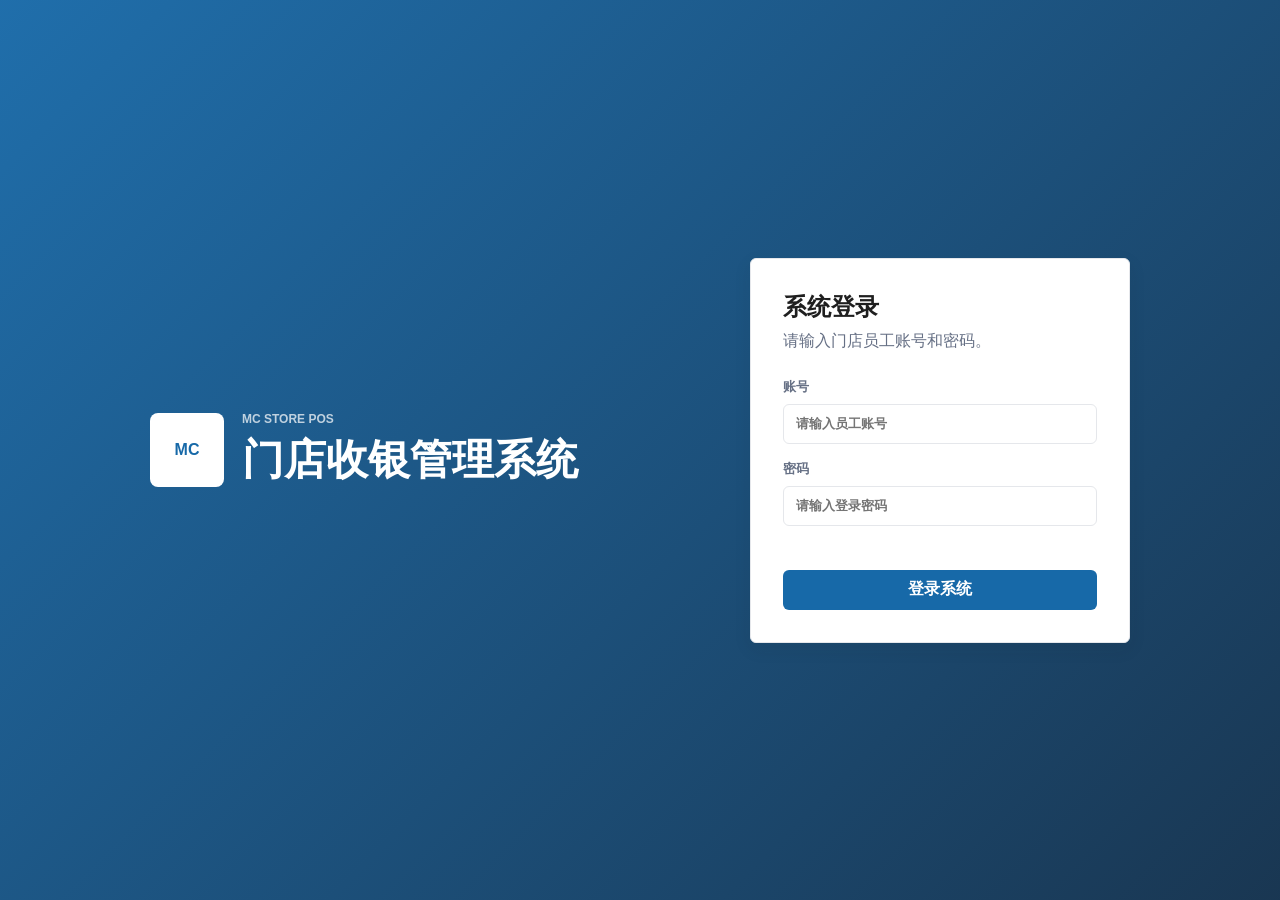
==== commit 9fa99a00: "调整门店收银管理系统定位文案" ====
--- a/admin-pc-prototype/index.html
+++ b/admin-pc-prototype/index.html
@@ -3,7 +3,7 @@
   <head>
     <meta charset="UTF-8" />
     <meta name="viewport" content="width=device-width, initial-scale=1.0" />
-    <title>MC 商城 PC 管理后台原型</title>
+    <title>MC 门店收银管理系统原型</title>
     <link rel="stylesheet" href="./styles.css" />
   </head>
   <body>
@@ -12,14 +12,14 @@
         <div class="login-brand">
           <span class="brand-mark">MC</span>
           <div>
-            <p class="eyebrow">MC Uniform Custom Hub</p>
-            <h1>商城管理后台</h1>
+            <p class="eyebrow">MC Store POS</p>
+            <h1>门店收银管理系统</h1>
           </div>
         </div>
         <form id="loginForm" class="login-card">
           <div class="form-head">
-            <h2>后台登录</h2>
-            <p>请输入员工账号和密码。</p>
+            <h2>系统登录</h2>
+            <p>请输入门店员工账号和密码。</p>
           </div>
           <label>
             <span>账号</span>
@@ -30,7 +30,7 @@
             <input id="password" type="password" placeholder="请输入登录密码" autocomplete="current-password" required />
           </label>
           <p id="loginError" class="login-error" aria-live="polite"></p>
-          <button class="primary-btn" type="submit">登录后台</button>
+          <button class="primary-btn" type="submit">登录系统</button>
         </form>
       </section>
     </main>
@@ -40,11 +40,11 @@
         <div class="side-brand">
           <span class="brand-mark">MC</span>
           <div>
-            <strong>MC 商城</strong>
-            <small>一期运营后台</small>
-          </div>
-        </div>
-        <nav class="side-nav" aria-label="后台导航">
+            <strong>MC 门店</strong>
+            <small>收银管理系统</small>
+          </div>
+        </div>
+        <nav class="side-nav" aria-label="门店收银管理系统导航">
           <button class="nav-item active" data-page="dashboard">
             <span>⌂</span>
             工作台
@@ -56,9 +56,6 @@
             </button>
             <button class="nav-item sub-item" data-page="categories">
               类目管理
-            </button>
-            <button class="nav-item sub-item" data-page="units">
-              归属单位
             </button>
             <button class="nav-item sub-item" data-page="inventoryAlerts">
               库存预警
@@ -106,7 +103,7 @@
       <section class="workspace">
         <header class="topbar">
           <div>
-            <p class="eyebrow">PC Admin Prototype</p>
+            <p class="eyebrow">Store POS Prototype</p>
             <h2 id="pageTitle">工作台</h2>
           </div>
           <div class="top-actions">
@@ -114,7 +111,7 @@
             <div class="admin-profile">
               <span>MC</span>
               <div>
-                <strong>后台员工</strong>
+                <strong>门店员工</strong>
                 <small>员工账号</small>
               </div>
             </div>
@@ -212,10 +209,10 @@
               <div class="filter-row product-filter-row">
                 <label class="search-box">
                   <span>⌕</span>
-                  <input id="productSearch" type="search" placeholder="搜索 SPU、SKU 货号、归属单位" />
+                  <input id="productSearch" type="search" placeholder="搜索 SPU、SKU 货号、学校／团体单位" />
                 </label>
                 <select id="categoryFilter" aria-label="类目筛选"></select>
-                <select id="unitFilter" aria-label="归属单位筛选"></select>
+                <select id="unitFilter" aria-label="学校与团体单位筛选"></select>
                 <select id="statusFilter" aria-label="状态筛选">
                   <option value="all">全部状态</option>
                   <option value="上架">上架</option>
@@ -239,7 +236,7 @@
                     <tr>
                       <th>SPU 商品</th>
                       <th>三级类目</th>
-                      <th>归属单位</th>
+                      <th>学校／团体单位</th>
                       <th>SKU / 货号 / 库存</th>
                       <th>价格</th>
                       <th>状态</th>
@@ -270,7 +267,7 @@
                   <tr>
                     <th>商品 / SKU</th>
                     <th>唯一货号</th>
-                    <th>归属单位</th>
+                    <th>学校／团体单位</th>
                     <th>库存状态</th>
                     <th>当前库存</th>
                     <th>预警库存</th>
@@ -296,22 +293,6 @@
               </div>
             </div>
             <div class="manage-list category-list" id="categoryTree"></div>
-          </section>
-        </section>
-
-        <section id="unitsPage" class="page-panel hidden">
-          <section class="content-panel">
-            <div class="panel-head">
-              <div>
-                <p class="eyebrow">Unit CRUD</p>
-                <h3>归属单位</h3>
-              </div>
-              <div class="panel-actions">
-                <button id="openUnitCreateBtn" class="primary-btn compact" type="button">新增单位</button>
-              </div>
-            </div>
-            <div class="manage-list unit-page-list" id="unitList"></div>
-            <div id="unitPagination" class="pagination-bar"></div>
           </section>
         </section>
 
@@ -805,7 +786,7 @@
             <article class="metric-card">
               <p>员工账号</p>
               <strong id="employeeTotalMetric">0</strong>
-              <span class="trend">后台可登录账号</span>
+              <span class="trend">门店系统登录账号</span>
             </article>
             <article class="metric-card">
               <p>启用账号</p>
@@ -815,7 +796,7 @@
             <article class="metric-card warning">
               <p>停用账号</p>
               <strong id="employeeDisabledMetric">0</strong>
-              <span class="trend">不可登录后台</span>
+              <span class="trend">不可登录门店系统</span>
             </article>
             <article class="metric-card">
               <p>角色数</p>
@@ -1075,7 +1056,7 @@
           <span>初始密码</span>
           <input id="employeeInitialPassword" type="password" placeholder="由管理员创建账号时录入" />
         </label>
-        <p id="employeeFormHint" class="form-hint">员工创建后即可使用账号名和密码登录后台。后续可在员工账号详情中重置密码。</p>
+        <p id="employeeFormHint" class="form-hint">员工创建后即可使用账号名和密码登录门店系统。后续可在员工账号详情中重置密码。</p>
         <div class="dialog-actions split-actions">
           <button id="saveEmployeeBtn" class="primary-btn compact" type="button">确认新增</button>
           <button id="cancelEmployeeBtn" class="ghost-btn" type="button">取消</button>
@@ -1471,63 +1452,6 @@
         <div class="dialog-actions split-actions">
           <button id="saveCategoryBtn" class="primary-btn compact" type="button">确认新增</button>
           <button id="cancelCategoryBtn" class="ghost-btn" type="button">取消</button>
-        </div>
-      </form>
-    </dialog>
-
-    <dialog id="unitEditDialog" class="manage-dialog edit-dialog">
-      <div class="drawer-head">
-        <div>
-          <p class="eyebrow">Unit Form</p>
-          <h3 id="unitDialogTitle">新增单位</h3>
-        </div>
-        <button id="closeUnitDialogBtn" class="icon-btn" type="button">×</button>
-      </div>
-      <form class="manage-form dialog-form">
-        <input id="unitId" type="hidden" />
-        <div class="form-grid">
-          <label>
-            <span>单位类型</span>
-            <select id="unitType">
-              <option value="学校">学校</option>
-              <option value="球队">球队</option>
-              <option value="企业">企业</option>
-              <option value="社团">社团</option>
-            </select>
-          </label>
-          <label>
-            <span>单位编码</span>
-            <input id="unitCode" type="text" placeholder="如 SJS 或 TEAM-MACAU" />
-          </label>
-        </div>
-        <label>
-          <span>单位名称</span>
-          <input id="unitName" type="text" placeholder="例如：圣若瑟教区中学" />
-        </label>
-        <label>
-          <span>联系人 / 备注</span>
-          <input id="unitContact" type="text" placeholder="例如：校务处 / 球队领队" />
-        </label>
-        <section class="unit-logo-section">
-          <div class="mini-head"><strong>单位 Logo</strong></div>
-          <div class="unit-logo-editor">
-            <div id="unitLogoPreview" class="unit-logo-preview"><span>Logo</span></div>
-            <div class="unit-logo-fields">
-              <label>
-                <span>Logo 地址</span>
-                <input id="unitLogo" type="text" placeholder="可填写 Logo URL，或上传后自动生成预览" />
-              </label>
-              <label class="upload-line unit-upload-line">
-                <input id="unitLogoFile" type="file" accept="image/*" />
-                <span>上传 Logo</span>
-              </label>
-            </div>
-          </div>
-        </section>
-        <p class="form-hint">商品中心“归属单位”字段只读取这里维护的数据，可同时覆盖学校、球队等对象；Logo 用于前台商城客户端展示。</p>
-        <div class="dialog-actions split-actions">
-          <button id="saveUnitBtn" class="primary-btn compact" type="button">确认新增</button>
-          <button id="cancelUnitBtn" class="ghost-btn" type="button">取消</button>
         </div>
       </form>
     </dialog>
@@ -1573,9 +1497,9 @@
                 </label>
               </div>
               <fieldset class="unit-multi-field">
-                <legend>归属单位 <small>可多选</small></legend>
+                <legend>学校／团体单位 <small>由集团配置，可多选</small></legend>
                 <div class="unit-multi-head">
-                  <span>从归属单位管理数据中选择</span>
+                  <span>从集团统一维护的学校与团体单位中选择</span>
                   <strong id="formUnitsCount">已选 0 个</strong>
                 </div>
                 <div id="formUnits" class="unit-checkbox-grid"></div>
--- a/admin-pc-prototype/styles.css
+++ b/admin-pc-prototype/styles.css
@@ -2341,8 +2341,7 @@
 }
 
 
-.category-list,
-.unit-page-list {
+.category-list {
   max-height: none;
   padding-right: 0;
 }
@@ -2473,17 +2472,7 @@
 }
 
 
-.unit-manage-item {
-  display: grid;
-  grid-template-columns: 48px minmax(0, 1fr) auto;
-}
-
-.unit-info {
-  min-width: 0;
-}
-
-.unit-logo,
-.unit-logo-preview {
+.unit-logo {
   width: 42px;
   height: 42px;
   display: grid;
@@ -2498,41 +2487,9 @@
   overflow: hidden;
 }
 
-.unit-logo-preview {
-  width: 72px;
-  height: 72px;
-  flex: 0 0 72px;
-}
-
 .unit-logo img,
-.unit-logo-preview img,
 img.unit-logo {
   width: 100%;
   height: 100%;
   object-fit: cover;
 }
-
-.unit-logo-section {
-  display: grid;
-  gap: 10px;
-  padding: 12px;
-  border: 1px solid var(--line);
-  border-radius: 8px;
-  background: #fafafa;
-}
-
-.unit-logo-editor {
-  display: flex;
-  gap: 12px;
-  align-items: start;
-}
-
-.unit-logo-fields {
-  flex: 1;
-  display: grid;
-  gap: 8px;
-}
-
-.unit-upload-line {
-  max-width: 128px;
-}
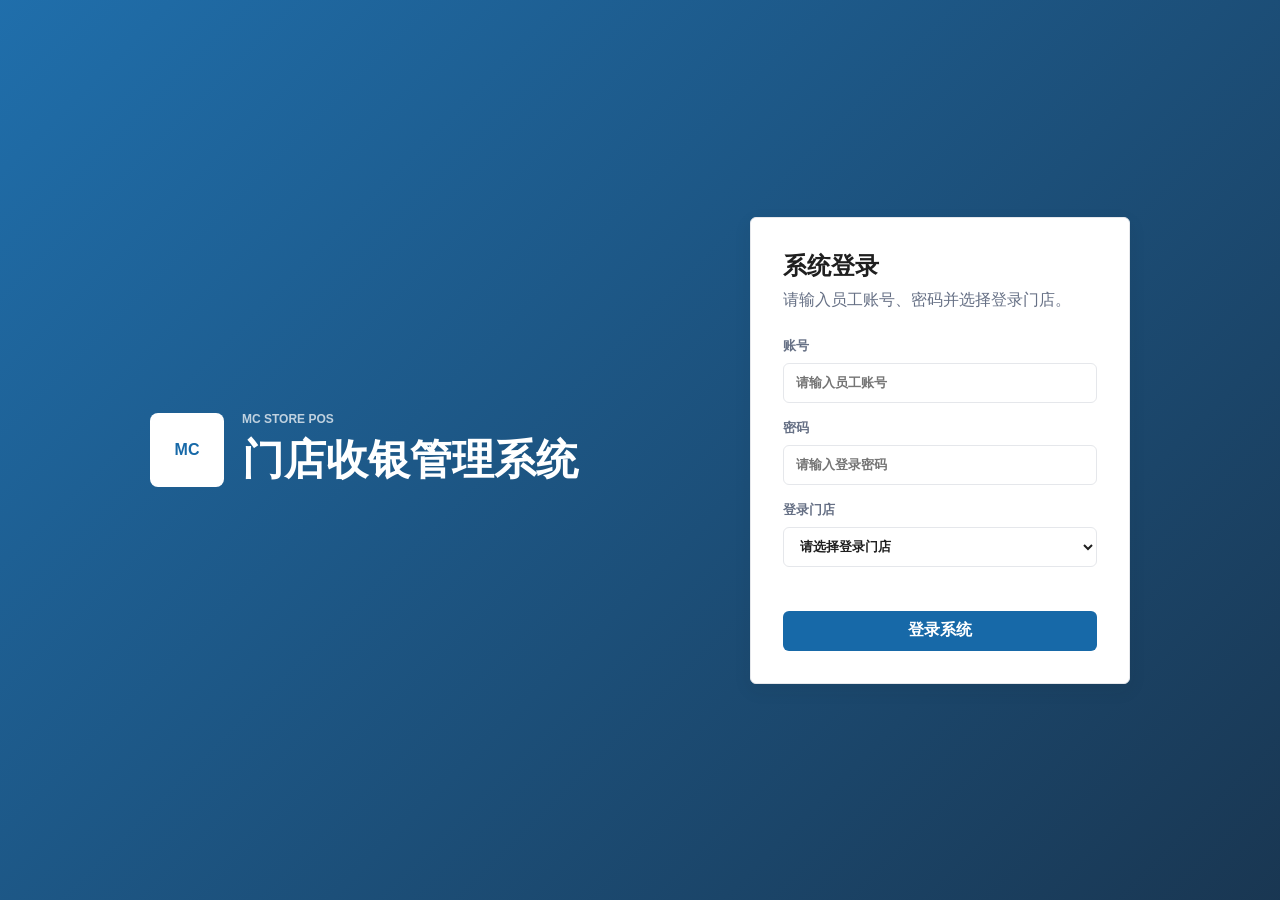
==== commit 9c844bd4: "增加多门店登录与切换" ====
--- a/admin-pc-prototype/index.html
+++ b/admin-pc-prototype/index.html
@@ -19,7 +19,7 @@
         <form id="loginForm" class="login-card">
           <div class="form-head">
             <h2>系统登录</h2>
-            <p>请输入门店员工账号和密码。</p>
+            <p>请输入员工账号、密码并选择登录门店。</p>
           </div>
           <label>
             <span>账号</span>
@@ -28,6 +28,10 @@
           <label>
             <span>密码</span>
             <input id="password" type="password" placeholder="请输入登录密码" autocomplete="current-password" required />
+          </label>
+          <label>
+            <span>登录门店</span>
+            <select id="loginStore" aria-label="登录门店" required></select>
           </label>
           <p id="loginError" class="login-error" aria-live="polite"></p>
           <button class="primary-btn" type="submit">登录系统</button>
@@ -53,9 +57,6 @@
             <button class="nav-label" type="button" aria-expanded="false"><span>□</span>商品中心<b>⌄</b></button>
             <button class="nav-item sub-item" data-page="products">
               商品列表
-            </button>
-            <button class="nav-item sub-item" data-page="categories">
-              类目管理
             </button>
             <button class="nav-item sub-item" data-page="inventoryAlerts">
               库存预警
@@ -90,9 +91,6 @@
             <button class="nav-item sub-item" data-page="rolePermissions">
               角色权限
             </button>
-            <button class="nav-item sub-item" data-page="storeManagement">
-              门店管理
-            </button>
             <button class="nav-item sub-item" data-page="deliveryConfiguration">
               配送配置
             </button>
@@ -108,6 +106,11 @@
           </div>
           <div class="top-actions">
             <button class="icon-btn" title="通知" type="button">●</button>
+            <label class="store-switcher">
+              <span>当前门店</span>
+              <select id="activeStoreSelect" aria-label="切换门店"></select>
+              <small id="storeSwitchHint" aria-live="polite"></small>
+            </label>
             <div class="admin-profile">
               <span>MC</span>
               <div>
@@ -281,21 +284,6 @@
           </section>
         </section>
 
-        <section id="categoriesPage" class="page-panel hidden">
-          <section class="content-panel">
-            <div class="panel-head">
-              <div>
-                <p class="eyebrow">Category CRUD</p>
-                <h3>三级类目</h3>
-              </div>
-              <div class="panel-actions">
-                <button id="openCategoryCreateBtn" class="primary-btn compact" type="button">新增类目</button>
-              </div>
-            </div>
-            <div class="manage-list category-list" id="categoryTree"></div>
-          </section>
-        </section>
-
         <section id="ordersPage" class="page-panel hidden">
           <div class="order-layout">
             <section class="content-panel order-main">
@@ -808,7 +796,7 @@
           <div class="filter-row system-filter-row">
             <label class="search-box">
               <span>⌕</span>
-              <input id="employeeSearch" type="search" placeholder="搜索员工姓名、账号名、角色" />
+              <input id="employeeSearch" type="search" placeholder="搜索员工姓名、账号名、角色、门店" />
             </label>
             <select id="employeeRoleFilter" aria-label="员工角色筛选"></select>
             <select id="employeeStatusFilter" aria-label="员工状态筛选">
@@ -819,12 +807,13 @@
           </div>
 
               <div class="table-wrap">
-                <table class="system-table">
+                <table class="system-table employee-table">
                   <thead>
                     <tr>
                       <th>账号名</th>
                       <th>员工姓名</th>
                       <th>角色</th>
+                      <th>可登录门店</th>
                       <th>状态</th>
                       <th>最近登录</th>
                       <th>操作</th>
@@ -883,46 +872,6 @@
           </div>
         </section>
 
-        <section id="storeManagementPage" class="page-panel hidden">
-          <div class="system-layout">
-            <section class="content-panel system-main">
-              <div class="panel-head">
-                <div>
-                  <p class="eyebrow">System Settings</p>
-                  <h3>门店管理</h3>
-                </div>
-                <div class="panel-actions">
-                  <button id="openStoreCreateBtn" class="primary-btn compact" type="button">新增门店</button>
-                </div>
-              </div>
-
-              <div class="filter-row store-filter-row">
-                <label class="search-box">
-                  <span>⌕</span>
-                  <input id="storeSearch" type="search" placeholder="搜索门店名称、地址、联系电话" />
-                </label>
-              </div>
-
-              <div class="table-wrap">
-                <table class="system-table store-table">
-                  <thead>
-                    <tr>
-                      <th>门店名称</th>
-                      <th>地址</th>
-                      <th>联系电话</th>
-                      <th>营业时间</th>
-                      <th>小票机</th>
-                      <th>操作</th>
-                    </tr>
-                  </thead>
-                  <tbody id="storeRows"></tbody>
-                </table>
-              </div>
-              <div id="storePagination" class="pagination-bar"></div>
-            </section>
-          </div>
-        </section>
-
         <section id="deliveryConfigurationPage" class="page-panel hidden">
           <div class="system-layout">
             <section class="content-panel system-main">
@@ -940,7 +889,7 @@
                 <article class="metric-card">
                   <p>门店自提点</p>
                   <strong id="storePickupMetric">0</strong>
-                  <span class="trend">来源于门店管理</span>
+                  <span class="trend">集团统一下发</span>
                 </article>
                 <article class="metric-card">
                   <p>启用窝蜂点</p>
@@ -1052,11 +1001,16 @@
           <span>角色</span>
           <select id="employeeRole"></select>
         </label>
+        <fieldset class="store-access-field">
+          <legend>可登录门店 <small>可多选</small></legend>
+          <div id="employeeStoreChoices" class="store-access-grid"></div>
+          <small class="field-help">账号登录时只能选择已授权门店，登录后可在右上角切换。</small>
+        </fieldset>
         <label>
           <span>初始密码</span>
           <input id="employeeInitialPassword" type="password" placeholder="由管理员创建账号时录入" />
         </label>
-        <p id="employeeFormHint" class="form-hint">员工创建后即可使用账号名和密码登录门店系统。后续可在员工账号详情中重置密码。</p>
+        <p id="employeeFormHint" class="form-hint">请为账号分配至少一家可登录门店；登录后可在已授权门店之间切换。</p>
         <div class="dialog-actions split-actions">
           <button id="saveEmployeeBtn" class="primary-btn compact" type="button">确认新增</button>
           <button id="cancelEmployeeBtn" class="ghost-btn" type="button">取消</button>
@@ -1093,70 +1047,6 @@
         <div class="dialog-actions modal-actions">
           <button id="cancelRoleBtn" class="ghost-btn compact" type="button">取消</button>
           <button id="saveRoleBtn" class="primary-btn compact" type="button">确定</button>
-        </div>
-      </form>
-    </dialog>
-
-    <dialog id="storeEditDialog" class="manage-dialog edit-dialog">
-      <div class="drawer-head">
-        <div>
-          <p class="eyebrow">Store Form</p>
-          <h3 id="storeDialogTitle">新增门店</h3>
-        </div>
-        <button id="closeStoreDialogBtn" class="icon-btn" title="关闭" type="button">×</button>
-      </div>
-      <form id="storeForm" class="manage-form dialog-form">
-        <label>
-          <span>门店名称</span>
-          <input id="storeName" type="text" placeholder="请输入门店名称" />
-        </label>
-        <label>
-          <span>地址</span>
-          <textarea id="storeAddress" rows="3" placeholder="请输入门店详细地址"></textarea>
-        </label>
-        <div class="form-grid">
-          <label>
-            <span>联系电话</span>
-            <input id="storePhone" type="tel" placeholder="例如 2833 6688" />
-          </label>
-          <label>
-            <span>营业时间</span>
-            <input id="storeBusinessHours" type="text" placeholder="例如 10:00-20:00" />
-          </label>
-        </div>
-        <p id="storeFormHint" class="form-hint">请填写门店对外展示的联系信息。</p>
-        <div class="dialog-actions split-actions">
-          <button id="saveStoreBtn" class="primary-btn compact" type="submit">确认保存</button>
-          <button id="cancelStoreBtn" class="ghost-btn" type="button">取消</button>
-        </div>
-      </form>
-    </dialog>
-
-    <dialog id="printerBindDialog" class="manage-dialog edit-dialog">
-      <div class="drawer-head">
-        <div>
-          <p class="eyebrow">Receipt Printer</p>
-          <h3 id="printerBindDialogTitle">绑定小票机</h3>
-        </div>
-        <button id="closePrinterBindDialogBtn" class="icon-btn" title="关闭" type="button">×</button>
-      </div>
-      <form id="printerBindForm" class="manage-form dialog-form">
-        <section class="printer-store-summary">
-          <span>绑定门店</span>
-          <strong id="printerStoreName">-</strong>
-        </section>
-        <label>
-          <span>设备编号</span>
-          <input id="printerDeviceNo" type="text" placeholder="请输入小票机设备编号" autocomplete="off" />
-        </label>
-        <label>
-          <span>Key</span>
-          <input id="printerKey" type="password" placeholder="请输入设备 Key" autocomplete="new-password" />
-        </label>
-        <p id="printerBindHint" class="form-hint">每个门店仅可绑定一台小票机，绑定后用于打印订单小票。</p>
-        <div class="dialog-actions split-actions">
-          <button class="primary-btn compact" type="submit">确认绑定</button>
-          <button id="cancelPrinterBindBtn" class="ghost-btn" type="button">取消</button>
         </div>
       </form>
     </dialog>
@@ -1429,32 +1319,6 @@
       </form>
     </dialog>
 
-
-    <dialog id="categoryEditDialog" class="manage-dialog edit-dialog">
-      <div class="drawer-head">
-        <div>
-          <p class="eyebrow">Category Form</p>
-          <h3 id="categoryDialogTitle">新增类目</h3>
-        </div>
-        <button id="closeCategoryDialogBtn" class="icon-btn" type="button">×</button>
-      </div>
-      <form class="manage-form dialog-form">
-        <input id="categoryId" type="hidden" />
-        <label>
-          <span>父级类目</span>
-          <select id="categoryParent"></select>
-        </label>
-        <label>
-          <span>类目名称</span>
-          <input id="categoryName" type="text" placeholder="例如：T恤" />
-        </label>
-        <p class="form-hint">最多三级。商品中心分类字段只读取三级叶子类目，例如：原创产品 / 上衣 / T恤。</p>
-        <div class="dialog-actions split-actions">
-          <button id="saveCategoryBtn" class="primary-btn compact" type="button">确认新增</button>
-          <button id="cancelCategoryBtn" class="ghost-btn" type="button">取消</button>
-        </div>
-      </form>
-    </dialog>
 
     <dialog id="productDialog" class="spu-dialog">
       <div class="drawer-head">
@@ -1483,7 +1347,7 @@
               </label>
               <div class="form-grid">
                 <label>
-                  <span>三级类目</span>
+                  <span>三级类目（集团配置）</span>
                   <select id="formCategory"></select>
                 </label>
                 <label>
--- a/admin-pc-prototype/styles.css
+++ b/admin-pc-prototype/styles.css
@@ -302,6 +302,36 @@
   gap: 12px;
 }
 
+.store-switcher {
+  display: grid;
+  grid-template-columns: auto 190px;
+  gap: 2px 8px;
+  align-items: center;
+  padding: 5px 10px;
+  border: 1px solid var(--line);
+  border-radius: 8px;
+  background: white;
+}
+
+.store-switcher > span {
+  color: var(--muted);
+  font-size: 12px;
+  font-weight: 700;
+}
+
+.store-switcher select {
+  height: 32px;
+  padding: 0 9px;
+}
+
+.store-switcher small {
+  grid-column: 1 / -1;
+  min-height: 14px;
+  color: var(--primary);
+  font-size: 11px;
+  text-align: right;
+}
+
 .admin-profile {
   display: flex;
   align-items: center;
@@ -866,10 +896,6 @@
   grid-template-columns: minmax(320px, 1fr) 180px;
 }
 
-.store-filter-row {
-  grid-template-columns: minmax(320px, 1fr);
-}
-
 .delivery-filter-row {
   grid-template-columns: minmax(320px, 1fr) 160px;
 }
@@ -890,8 +916,8 @@
   min-width: 1180px;
 }
 
-.store-table {
-  min-width: 920px;
+.employee-table {
+  min-width: 1180px;
 }
 
 .pickup-table {
@@ -1041,24 +1067,10 @@
   white-space: nowrap;
 }
 
-.store-address {
+.pickup-address {
   display: block;
   max-width: 420px;
   line-height: 1.6;
-}
-
-.printer-store-summary {
-  display: grid;
-  gap: 4px;
-  padding: 12px 14px;
-  border: 1px solid var(--line);
-  border-radius: 6px;
-  background: #f8fafc;
-}
-
-.printer-store-summary span {
-  color: var(--muted);
-  font-size: 12px;
 }
 
 .role-dialog {
@@ -1507,42 +1519,6 @@
   background: rgba(15, 23, 42, 0.32);
 }
 
-.manage-layout {
-  display: grid;
-  grid-template-columns: minmax(0, 1fr) 280px;
-  gap: 16px;
-}
-
-.manage-list {
-  max-height: 470px;
-  overflow: auto;
-  display: grid;
-  gap: 8px;
-  padding-right: 4px;
-}
-
-.manage-item {
-  display: flex;
-  align-items: center;
-  justify-content: space-between;
-  gap: 10px;
-  padding: 10px 12px;
-  margin-left: calc(var(--level, 0) * 18px);
-  border: 1px solid var(--line);
-  border-radius: 6px;
-  background: #fafafa;
-}
-
-.manage-item strong,
-.manage-item small {
-  display: block;
-}
-
-.manage-item small {
-  margin-top: 4px;
-  color: var(--muted);
-}
-
 .manage-form {
   display: grid;
   align-content: start;
@@ -1748,6 +1724,63 @@
   text-align: center;
 }
 
+.store-access-field {
+  min-width: 0;
+  margin: 0;
+  padding: 0;
+  border: 0;
+}
+
+.store-access-field legend {
+  margin-bottom: 8px;
+  color: #344054;
+  font-size: 13px;
+  font-weight: 700;
+}
+
+.store-access-field legend small {
+  margin-left: 6px;
+  color: var(--primary);
+}
+
+.store-access-grid {
+  display: grid;
+  grid-template-columns: repeat(2, minmax(0, 1fr));
+  gap: 8px;
+  padding: 8px;
+  border: 1px solid var(--line);
+  border-radius: 6px;
+  background: #f8fafc;
+}
+
+.store-access-grid.has-error {
+  border-color: #d9363e;
+  box-shadow: 0 0 0 2px rgba(217, 54, 62, 0.1);
+}
+
+.store-access-option {
+  display: flex;
+  align-items: center;
+  gap: 8px;
+  min-height: 38px;
+  padding: 7px 9px;
+  border: 1px solid var(--line);
+  border-radius: 5px;
+  background: white;
+  cursor: pointer;
+}
+
+.store-access-option:has(input:checked) {
+  border-color: #cfe2f3;
+  background: #f4f9fd;
+}
+
+.store-access-option input {
+  width: 16px;
+  height: 16px;
+  margin: 0;
+}
+
 .compact-presale {
   grid-template-columns: 170px 170px 1fr;
   align-items: start;
@@ -1775,17 +1808,8 @@
   object-fit: cover;
 }
 
-.page-manage-layout {
-  grid-template-columns: minmax(0, 1fr);
-}
-
-.page-manage-layout .manage-list {
-  max-height: calc(100vh - 230px);
-}
-
 @media (max-width: 1280px) {
-  .spu-form-grid,
-  .page-manage-layout {
+  .spu-form-grid {
     grid-template-columns: 1fr;
   }
 
@@ -2341,34 +2365,6 @@
 }
 
 
-.category-list {
-  max-height: none;
-  padding-right: 0;
-}
-
-.manage-title {
-  display: flex;
-  align-items: center;
-  gap: 10px;
-  min-width: 0;
-}
-
-.toggle-btn {
-  min-width: 48px;
-  min-height: 28px;
-  border: 1px solid #d7e6f5;
-  border-radius: 5px;
-  background: #f5fbff;
-  color: var(--primary);
-  font-size: 12px;
-  font-weight: 800;
-}
-
-.toggle-spacer {
-  width: 48px;
-  flex: 0 0 48px;
-}
-
 .edit-dialog {
   width: 520px;
 }
